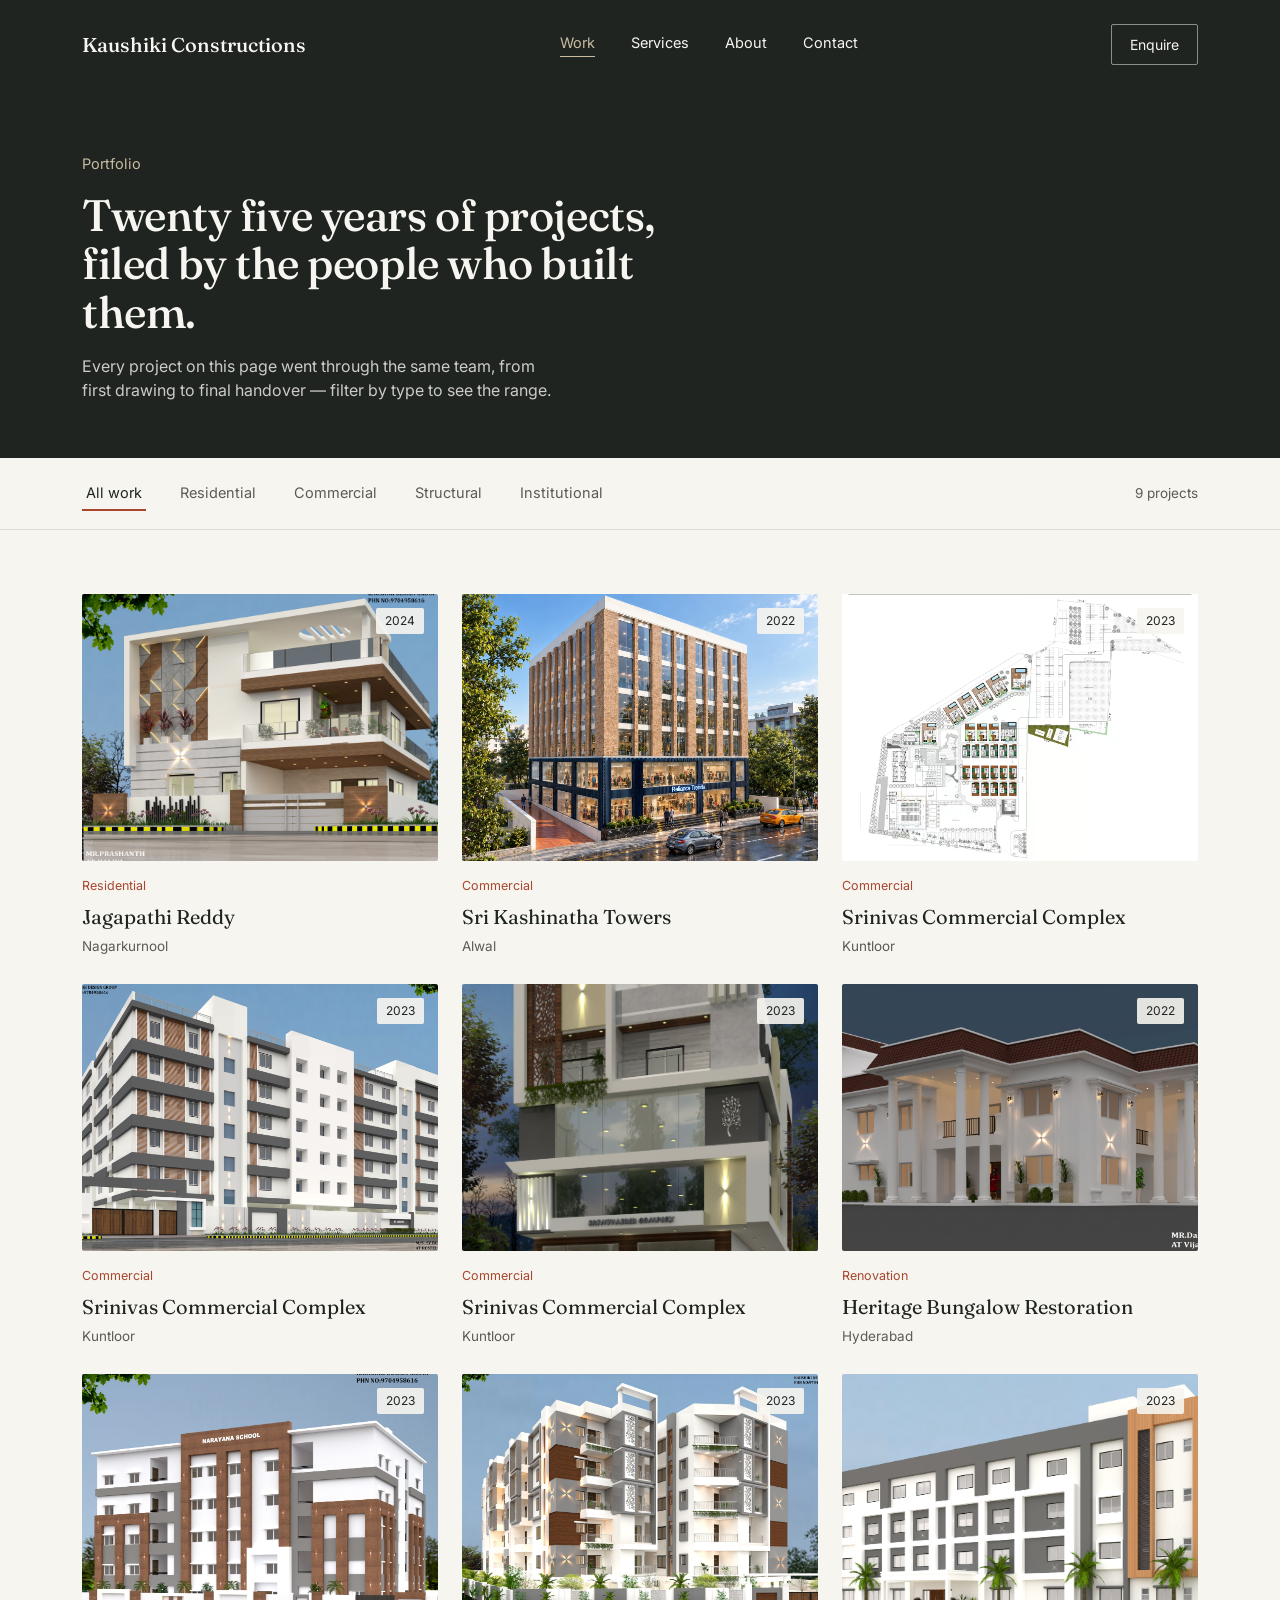
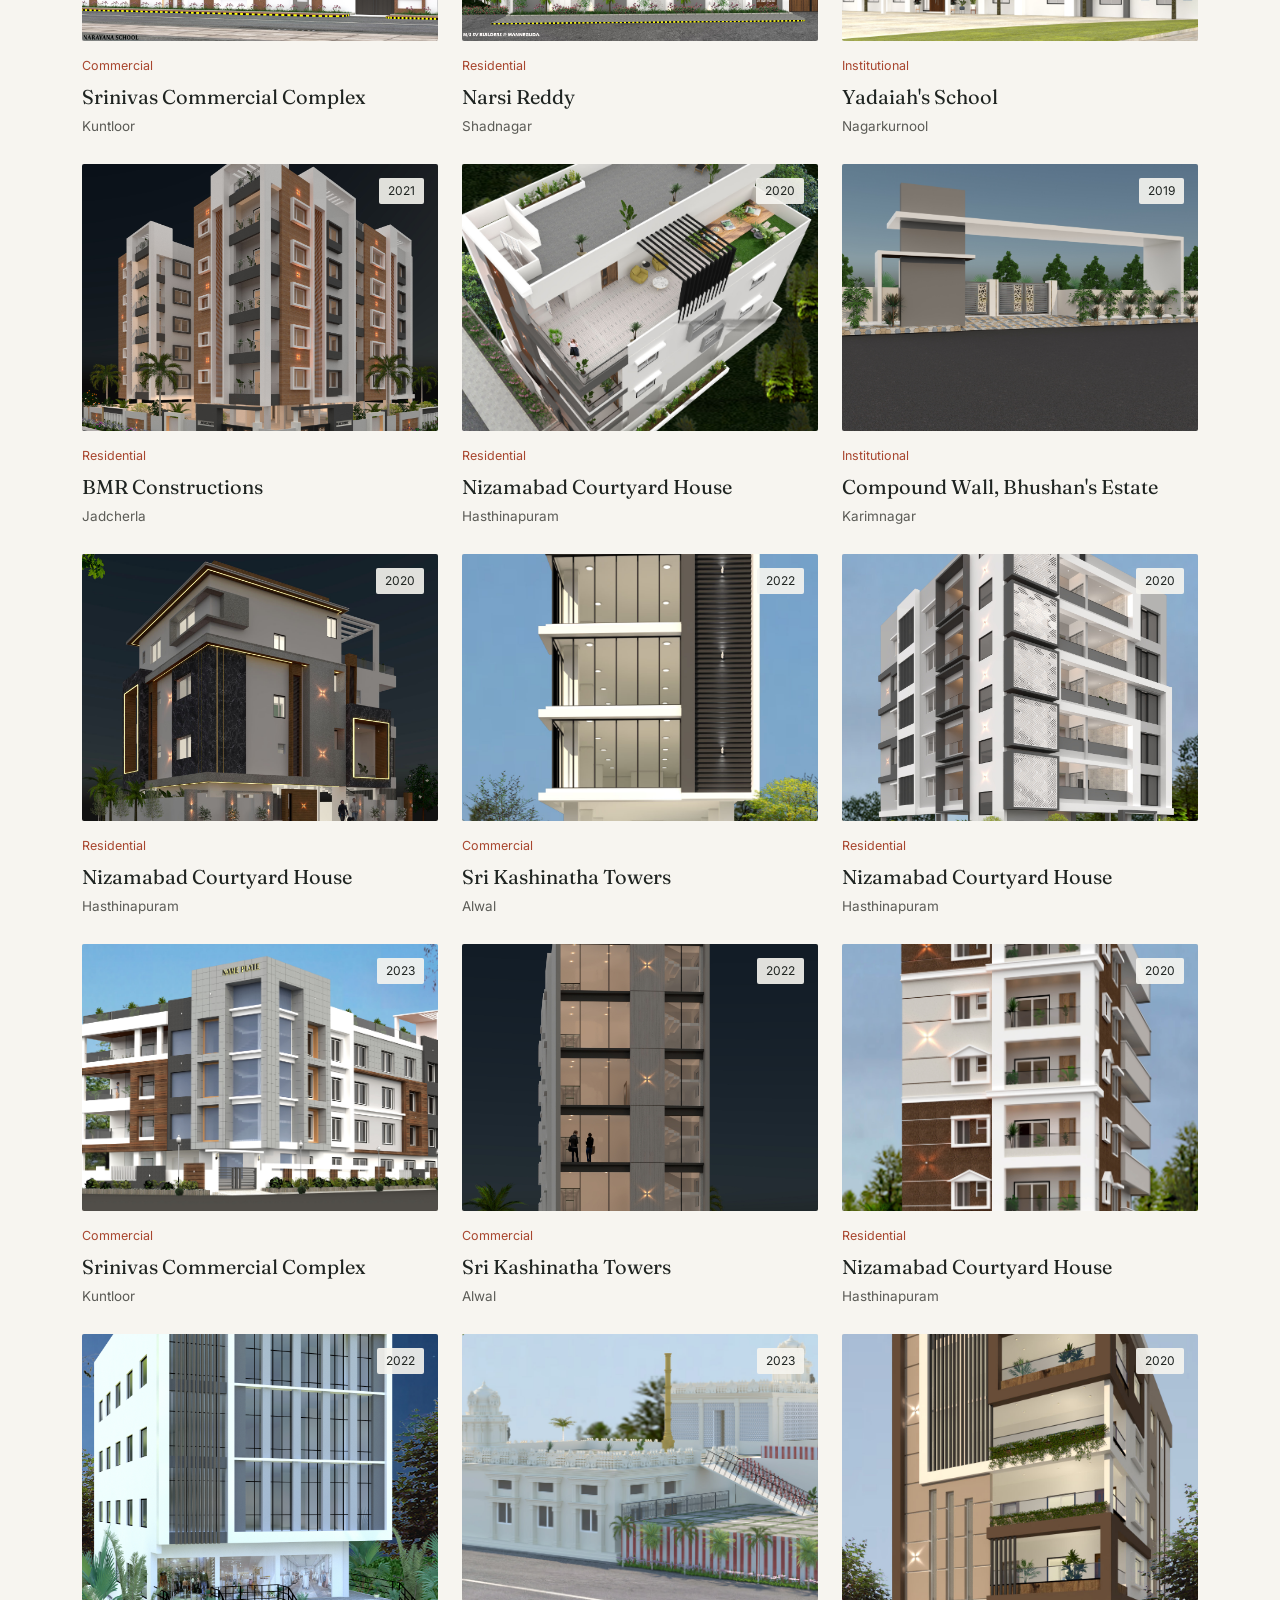
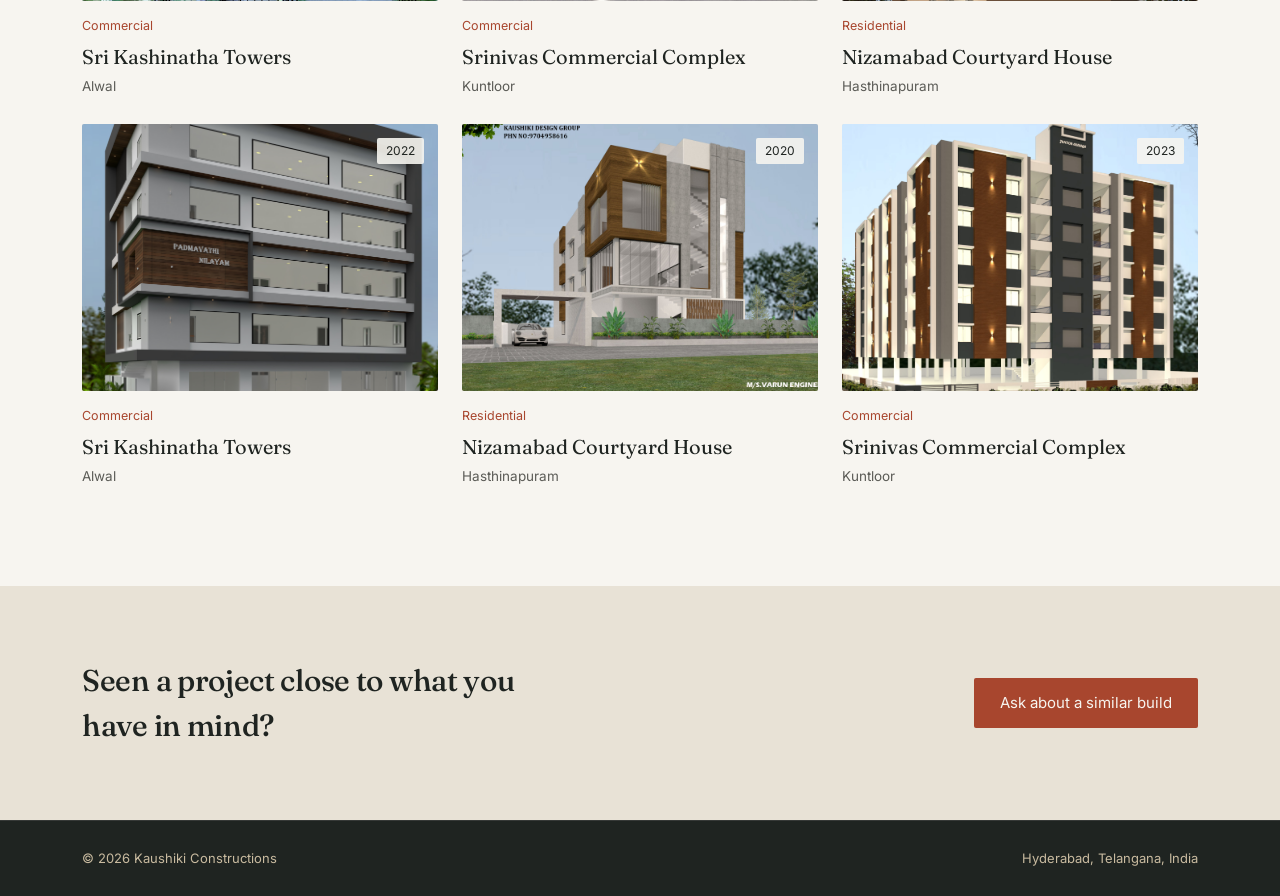
==== portfolio.html @ 328c2bf1 "initial commit" ====
<!DOCTYPE html>
<html lang="en">
<head>
<meta charset="UTF-8">
<meta name="viewport" content="width=device-width, initial-scale=1.0">
<title>Portfolio — Kaushiki Constructions</title>
<link rel="preconnect" href="https://fonts.googleapis.com">
<link href="https://fonts.googleapis.com/css2?family=Fraunces:opsz,wght@9..144,300;9..144,500;9..144,600&family=Inter:wght@400;500;600&display=swap" rel="stylesheet">
<link rel="icon" type="image/jpeg" href="images/site/logo.jpeg">
<style>
  :root {
    --charcoal: #1F2421;
    --limestone: #E8E2D6;
    --rust: #A8462E;
    --steel: #3E5C6B;
    --sand: #C9BBA0;
    --paper: #F7F5F0;
  }

  * { margin: 0; padding: 0; box-sizing: border-box; }

  body {
    font-family: 'Inter', sans-serif;
    background: var(--paper);
    color: var(--charcoal);
    line-height: 1.5;
  }

  h1, h2, h3 {
    font-family: 'Fraunces', serif;
    font-weight: 500;
    letter-spacing: -0.01em;
  }

  a { color: inherit; text-decoration: none; }

  .wrap {
    max-width: 1180px;
    margin: 0 auto;
    padding: 0 32px;
  }

  /* ---------- NAV ---------- */
  nav {
    background: var(--charcoal);
    padding: 24px 0;
  }
  nav .wrap {
    display: flex;
    justify-content: space-between;
    align-items: center;
  }
  .logo {
    font-family: 'Fraunces', serif;
    font-size: 20px;
    color: var(--paper);
    font-weight: 500;
  }
  .navlinks {
    display: flex;
    gap: 36px;
    font-size: 14.5px;
  }
  .navlinks a { color: var(--paper); }
  .navlinks a.current { color: var(--sand); border-bottom: 1px solid var(--sand); padding-bottom: 2px; }
  .navlinks a:hover { color: var(--sand); }
  .nav-cta {
    border: 1px solid rgba(247,245,240,0.5);
    padding: 9px 18px;
    border-radius: 2px;
    font-size: 14px;
    color: var(--paper);
  }
  .nav-cta:hover { background: var(--paper); color: var(--charcoal); border-color: var(--paper); }

  /* ---------- PAGE HEADER ---------- */
  .page-header {
    background: var(--charcoal);
    color: var(--paper);
    padding: 64px 0 56px;
  }
  .page-header .eyebrow {
    color: var(--sand);
    font-size: 14.5px;
    margin-bottom: 16px;
  }
  .page-header h1 {
    font-size: 44px;
    max-width: 620px;
    line-height: 1.1;
  }
  .page-header p {
    color: rgba(247,245,240,0.8);
    font-size: 16px;
    max-width: 480px;
    margin-top: 18px;
  }

  /* ---------- FILTERS ---------- */
  .filter-bar {
    background: var(--paper);
    border-bottom: 1px solid rgba(31,36,33,0.12);
    position: sticky;
    top: 0;
    z-index: 5;
  }
  .filter-bar .wrap {
    display: flex;
    align-items: center;
    gap: 8px;
    padding: 18px 32px;
    overflow-x: auto;
  }
  .filter-count {
    font-size: 13.5px;
    color: #5b5b56;
    margin-left: auto;
    white-space: nowrap;
  }
  .filter-tab {
    font-size: 14.5px;
    padding: 8px 4px;
    color: #5b5b56;
    border-bottom: 2px solid transparent;
    white-space: nowrap;
    cursor: pointer;
    background: none;
    border-top: none; border-left: none; border-right: none;
    font-family: 'Inter', sans-serif;
  }
  .filter-tab + .filter-tab { margin-left: 22px; }
  .filter-tab:hover { color: var(--charcoal); }
  .filter-tab.active { color: var(--charcoal); border-bottom-color: var(--rust); }

  /* ---------- GRID ---------- */
  .section { padding: 64px 0 100px; }
  .portfolio-grid {
    display: grid;
    grid-template-columns: repeat(3, 1fr);
    gap: 28px 24px;
  }
  .card {
    display: block;
  }
  .card-img {
    position: relative;
    overflow: hidden;
    border-radius: 2px;
    aspect-ratio: 4 / 3;
    background: var(--limestone);
  }
  .card-img img {
    width: 100%;
    height: 100%;
    object-fit: cover;
    display: block;
    transition: transform 0.5s ease;
  }
  .card:hover .card-img img { transform: scale(1.04); }
  .card-year {
    position: absolute;
    top: 14px;
    right: 14px;
    background: rgba(247,245,240,0.9);
    color: var(--charcoal);
    font-size: 12px;
    padding: 4px 9px;
    border-radius: 2px;
  }
  .card-body {
    padding-top: 16px;
  }
  .card-kind {
    font-size: 12.5px;
    color: var(--rust);
    margin-bottom: 6px;
  }
  .card-name {
    font-family: 'Fraunces', serif;
    font-size: 20px;
    margin-bottom: 4px;
  }
  .card-loc {
    font-size: 13.5px;
    color: #5b5b56;
  }

  .empty-state {
    display: none;
    text-align: center;
    padding: 80px 0;
    color: #5b5b56;
    font-size: 15px;
  }
  .empty-state.show { display: block; }

  .load-more {
    text-align: center;
    margin-top: 56px;
  }
  .load-more button {
    background: none;
    border: 1px solid rgba(31,36,33,0.3);
    padding: 13px 30px;
    font-size: 14.5px;
    border-radius: 2px;
    font-family: 'Inter', sans-serif;
    cursor: pointer;
    color: var(--charcoal);
  }
  .load-more button:hover { border-color: var(--charcoal); }

  /* ---------- CTA BAND ---------- */
  .cta-band {
    background: var(--limestone);
    padding: 72px 0;
  }
  .cta-band .wrap {
    display: flex;
    justify-content: space-between;
    align-items: center;
    gap: 32px;
  }
  .cta-band h2 { font-size: 30px; max-width: 440px; }
  .btn-primary {
    background: var(--rust);
    color: var(--paper);
    padding: 14px 26px;
    font-size: 15px;
    border-radius: 2px;
    display: inline-block;
    white-space: nowrap;
  }
  .btn-primary:hover { background: #8f3a26; }

  /* ---------- FOOTER ---------- */
  footer {
    background: var(--charcoal);
    padding: 28px 0;
    border-top: 1px solid rgba(247,245,240,0.1);
  }
  footer .wrap {
    display: flex;
    justify-content: space-between;
    font-size: 13px;
    color: var(--sand);
  }

  @media (max-width: 860px) {
    .page-header h1 { font-size: 32px; }
    .portfolio-grid { grid-template-columns: repeat(2, 1fr); }
    .navlinks { display: none; }
    .cta-band .wrap { flex-direction: column; align-items: flex-start; }
  }
  @media (max-width: 560px) {
    .portfolio-grid { grid-template-columns: 1fr; }
    .filter-count { display: none; }
  }
</style>
</head>
<body>

<nav>
  <div class="wrap">
    <div class="logo">Kaushiki Constructions</div>
    <div class="navlinks">
      <a href="#" class="current">Work</a>
      <a href="#">Services</a>
      <a href="#">About</a>
      <a href="#">Contact</a>
    </div>
    <a href="#" class="nav-cta">Enquire</a>
  </div>
</nav>

<section class="page-header">
  <div class="wrap">
    <div class="eyebrow">Portfolio</div>
    <h1>Twenty five years of projects, filed by the people who built them.</h1>
    <p>Every project on this page went through the same team, from first drawing to final handover — filter by type to see the range.</p>
  </div>
</section>

<div class="filter-bar">
  <div class="wrap">
    <button class="filter-tab active" data-filter="all">All work</button>
    <button class="filter-tab" data-filter="residential">Residential</button>
    <button class="filter-tab" data-filter="commercial">Commercial</button>
    <button class="filter-tab" data-filter="structural">Structural</button>
    <button class="filter-tab" data-filter="institutional">Institutional</button>
    <div class="filter-count"><span id="count">9</span> projects</div>
  </div>
</div>

<section class="section">
  <div class="wrap">
    <div class="portfolio-grid" id="grid">

      <a href="#" class="card" data-cat="residential">
        <div class="card-img"><img src="images/projects/residential/PRASHANTH_REDDY.jpg" alt="The Kadam Residence"><span class="card-year">2024</span></div>
        <div class="card-body">
          <div class="card-kind">Residential</div>
          <div class="card-name">Jagapathi Reddy</div>
          <div class="card-loc">Nagarkurnool</div>
        </div>
      </a>

      <a href="#" class="card" data-cat="commercial">
        <div class="card-img"><img src="images/projects/commercial/Kashinatha_Towers.jpeg" alt="Lakeview Corporate Suites"><span class="card-year">2022</span></div>
        <div class="card-body">
          <div class="card-kind">Commercial</div>
          <div class="card-name">Sri Kashinatha Towers</div>
          <div class="card-loc">Alwal</div>
        </div>
      </a>

      <a href="#" class="card" data-cat="structural">
        <div class="card-img"><img src="images/projects/structural/KINARA_RESORT.avif" alt="Sarovar Business Park"><span class="card-year">2023</span></div>
        <div class="card-body">
          <div class="card-kind">Commercial</div>
          <div class="card-name">Srinivas Commercial Complex</div>
          <div class="card-loc">Kuntloor</div>
        </div>
      </a>

      <a href="#" class="card" data-cat="institutional">
        <div class="card-img"><img src="images/projects/institutional/SV_BUILDERS_HOSTEL.jpg" alt="Sarovar Business Park"><span class="card-year">2023</span></div>
        <div class="card-body">
          <div class="card-kind">Commercial</div>
          <div class="card-name">Srinivas Commercial Complex</div>
          <div class="card-loc">Kuntloor</div>
        </div>
      </a>

      <a href="#" class="card" data-cat="commercial">
        <div class="card-img"><img src="images/projects/commercial/SRINIVASLU_NGKL.jpg" alt="Sarovar Business Park"><span class="card-year">2023</span></div>
        <div class="card-body">
          <div class="card-kind">Commercial</div>
          <div class="card-name">Srinivas Commercial Complex</div>
          <div class="card-loc">Kuntloor</div>
        </div>
      </a>

      <a href="#" class="card" data-cat="residential">
        <div class="card-img"><img src="images/projects/residential/Vijaywada_Night_View.jpg" alt="Heritage Bungalow Restoration"><span class="card-year">2022</span></div>
        <div class="card-body">
          <div class="card-kind">Renovation</div>
          <div class="card-name">Heritage Bungalow Restoration</div>
          <div class="card-loc">Hyderabad</div>
        </div>
      </a>

      <a href="#" class="card" data-cat="institutional">
        <div class="card-img"><img src="images/projects/institutional/ATHVELLEY_SCHOOL.jpg" alt="Sarovar Business Park"><span class="card-year">2023</span></div>
        <div class="card-body">
          <div class="card-kind">Commercial</div>
          <div class="card-name">Srinivas Commercial Complex</div>
          <div class="card-loc">Kuntloor</div>
        </div>
      </a>

      <a href="#" class="card" data-cat="residential">
        <div class="card-img"><img src="images/projects/residential/SV_BUILDERS_MANNEGUDA_SOUTH_EAST_ELEVATION.jpg" alt="Green Vista Apartments"><span class="card-year">2023</span></div>
        <div class="card-body">
          <div class="card-kind">Residential</div>
          <div class="card-name">Narsi Reddy</div>
          <div class="card-loc">Shadnagar</div>
        </div>
      </a>

      <a href="#" class="card" data-cat="institutional">
        <div class="card-img"><img src="images/projects/institutional/YADAIHA-NAGARKURNOOL-SCHOOL.jpg" alt="Anand Public School"><span class="card-year">2023</span></div>
        <div class="card-body">
          <div class="card-kind">Institutional</div>
          <div class="card-name">Yadaiah's School</div>
          <div class="card-loc">Nagarkurnool</div>
        </div>
      </a>

      <a href="#" class="card" data-cat="residential">
        <div class="card-img"><img src="images/projects/residential/BMR_CONSTRUCTIONS_JADCHERLA.jpg" alt="Nandan Villa"><span class="card-year">2021</span></div>
        <div class="card-body">
          <div class="card-kind">Residential</div>
          <div class="card-name">BMR Constructions</div>
          <div class="card-loc">Jadcherla</div>
        </div>
      </a>

      <a href="#" class="card" data-cat="residential">
        <div class="card-img"><img src="images/projects/residential/RAVINDER_REDDY_HASTHINAPURAM.jpg" alt="Nizamabad Courtyard House"><span class="card-year">2020</span></div>
        <div class="card-body">
          <div class="card-kind">Residential</div>
          <div class="card-name">Nizamabad Courtyard House</div>
          <div class="card-loc">Hasthinapuram</div>
        </div>
      </a>

      <a href="#" class="card" data-cat="institutional">
        <div class="card-img"><img src="images/projects/institutional/BUSHAN_COMPOUND_WALL.jpg" alt="Sri Krishna Community Hall"><span class="card-year">2019</span></div>
        <div class="card-body">
          <div class="card-kind">Institutional</div>
          <div class="card-name">Compound Wall, Bhushan's Estate </div>
          <div class="card-loc">Karimnagar</div>
        </div>
      </a>

      <a href="#" class="card" data-cat="residential">
        <div class="card-img"><img src="images/projects/residential/Rvsd_NIGHT_VIEW.jpg" alt="Nizamabad Courtyard House"><span class="card-year">2020</span></div>
        <div class="card-body">
          <div class="card-kind">Residential</div>
          <div class="card-name">Nizamabad Courtyard House</div>
          <div class="card-loc">Hasthinapuram</div>
        </div>
      </a>

      <a href="#" class="card" data-cat="commercial">
        <div class="card-img"><img src="images/projects/commercial/PRASOONA_CHANDRAV_ATTAPUR.jpg" alt="Lakeview Corporate Suites"><span class="card-year">2022</span></div>
        <div class="card-body">
          <div class="card-kind">Commercial</div>
          <div class="card-name">Sri Kashinatha Towers</div>
          <div class="card-loc">Alwal</div>
        </div>
      </a>

      <a href="#" class="card" data-cat="residential">
        <div class="card-img"><img src="images/projects/residential/NARENDERA.jpg" alt="Nizamabad Courtyard House"><span class="card-year">2020</span></div>
        <div class="card-body">
          <div class="card-kind">Residential</div>
          <div class="card-name">Nizamabad Courtyard House</div>
          <div class="card-loc">Hasthinapuram</div>
        </div>
      </a>

      <a href="#" class="card" data-cat="institutional">
        <div class="card-img"><img src="images/projects/institutional/mks_function_hall.jpg" alt="Sarovar Business Park"><span class="card-year">2023</span></div>
        <div class="card-body">
          <div class="card-kind">Commercial</div>
          <div class="card-name">Srinivas Commercial Complex</div>
          <div class="card-loc">Kuntloor</div>
        </div>
      </a>

      <a href="#" class="card" data-cat="commercial">
        <div class="card-img"><img src="images/projects/commercial/MOUNIKA-COMMERCIAL-3REV.jpg" alt="Lakeview Corporate Suites"><span class="card-year">2022</span></div>
        <div class="card-body">
          <div class="card-kind">Commercial</div>
          <div class="card-name">Sri Kashinatha Towers</div>
          <div class="card-loc">Alwal</div>
        </div>
      </a>

      <a href="#" class="card" data-cat="residential">
        <div class="card-img"><img src="images/projects/residential/RAJESH_FINAL_ELEVATION-1.jpg" alt="Nizamabad Courtyard House"><span class="card-year">2020</span></div>
        <div class="card-body">
          <div class="card-kind">Residential</div>
          <div class="card-name">Nizamabad Courtyard House</div>
          <div class="card-loc">Hasthinapuram</div>
        </div>
      </a>

      <a href="#" class="card" data-cat="commercial">
        <div class="card-img"><img src="images/projects/commercial/GOPI.jpg" alt="Lakeview Corporate Suites"><span class="card-year">2022</span></div>
        <div class="card-body">
          <div class="card-kind">Commercial</div>
          <div class="card-name">Sri Kashinatha Towers</div>
          <div class="card-loc">Alwal</div>
        </div>
      </a>

      <a href="#" class="card" data-cat="institutional">
        <div class="card-img"><img src="images/projects/institutional/VATTEM_TEMPLE.jpg" alt="Sarovar Business Park"><span class="card-year">2023</span></div>
        <div class="card-body">
          <div class="card-kind">Commercial</div>
          <div class="card-name">Srinivas Commercial Complex</div>
          <div class="card-loc">Kuntloor</div>
        </div>
      </a>

      <a href="#" class="card" data-cat="residential">
        <div class="card-img"><img src="images/projects/residential/SRINATH_REDDY.jpg" alt="Nizamabad Courtyard House"><span class="card-year">2020</span></div>
        <div class="card-body">
          <div class="card-kind">Residential</div>
          <div class="card-name">Nizamabad Courtyard House</div>
          <div class="card-loc">Hasthinapuram</div>
        </div>
      </a>

      <a href="#" class="card" data-cat="commercial">
        <div class="card-img"><img src="images/projects/commercial/PADMAVATHI_DAY_VIEW.jpg" alt="Lakeview Corporate Suites"><span class="card-year">2022</span></div>
        <div class="card-body">
          <div class="card-kind">Commercial</div>
          <div class="card-name">Sri Kashinatha Towers</div>
          <div class="card-loc">Alwal</div>
        </div>
      </a>

      <a href="#" class="card" data-cat="residential">
        <div class="card-img"><img src="images/projects/residential/VARUN_ENGINEERS.jpg" alt="Nizamabad Courtyard House"><span class="card-year">2020</span></div>
        <div class="card-body">
          <div class="card-kind">Residential</div>
          <div class="card-name">Nizamabad Courtyard House</div>
          <div class="card-loc">Hasthinapuram</div>
        </div>
      </a>

      <a href="#" class="card" data-cat="institutional">
        <div class="card-img"><img src="images/projects/institutional/SV_BUILDERS_MEDCHEL.jpg" alt="Sarovar Business Park"><span class="card-year">2023</span></div>
        <div class="card-body">
          <div class="card-kind">Commercial</div>
          <div class="card-name">Srinivas Commercial Complex</div>
          <div class="card-loc">Kuntloor</div>
        </div>
      </a>

    </div>

    <div class="empty-state" id="empty">No projects in this category yet — check back soon, or browse another filter.</div>
  </div>
</section>

<section class="cta-band">
  <div class="wrap">
    <h2>Seen a project close to what you have in mind?</h2>
    <a href="index.html#contact" class="btn-primary">Ask about a similar build</a>
  </div>
</section>

<footer>
  <div class="wrap">
    <div>© 2026 Kaushiki Constructions</div>
    <div>Hyderabad, Telangana, India</div>
  </div>
</footer>

<script>
  const tabs = document.querySelectorAll('.filter-tab');
  const cards = document.querySelectorAll('.card');
  const count = document.getElementById('count');
  const empty = document.getElementById('empty');

  tabs.forEach(tab => {
    tab.addEventListener('click', () => {
      tabs.forEach(t => t.classList.remove('active'));
      tab.classList.add('active');
      const filter = tab.dataset.filter;
      let visible = 0;
      cards.forEach(card => {
        const show = filter === 'all' || card.dataset.cat === filter;
        card.style.display = show ? '' : 'none';
        if (show) visible++;
      });
      count.textContent = visible;
      empty.classList.toggle('show', visible === 0);
    });
  });
</script>

</body>
</html>
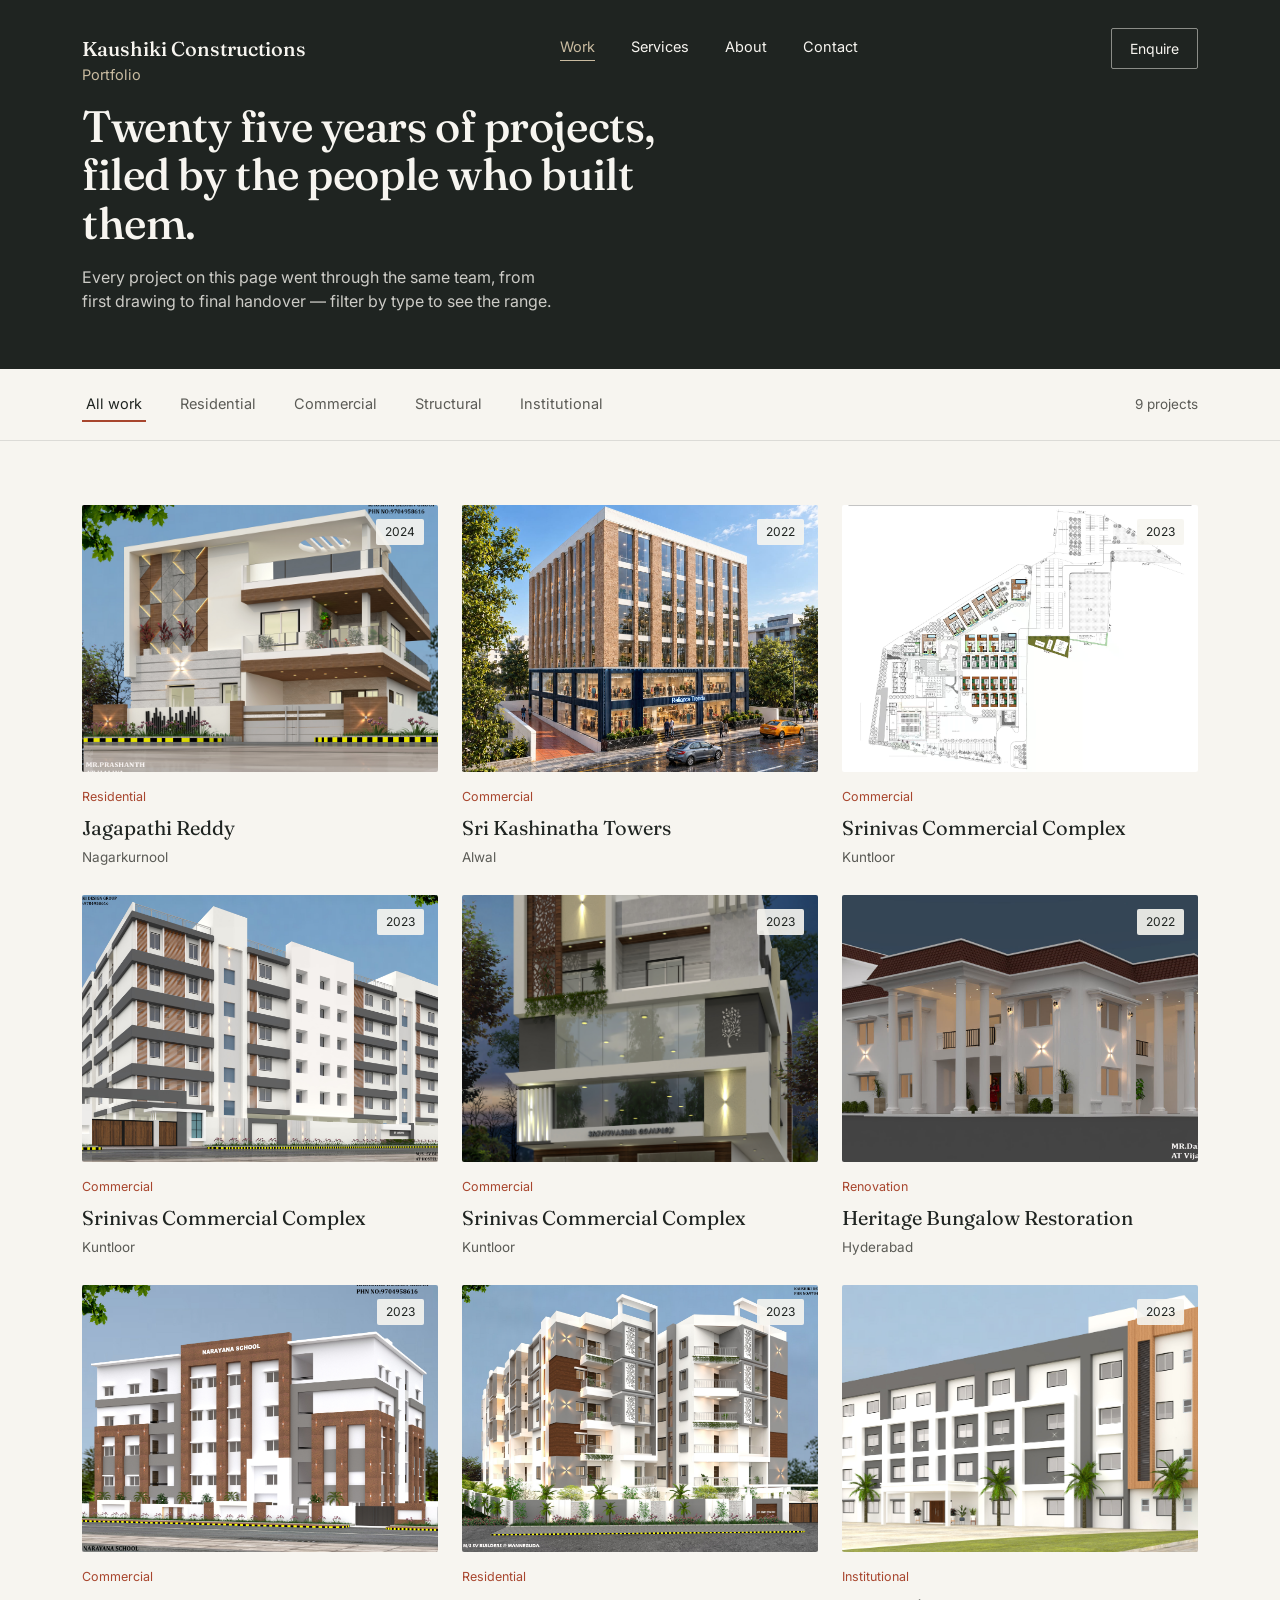
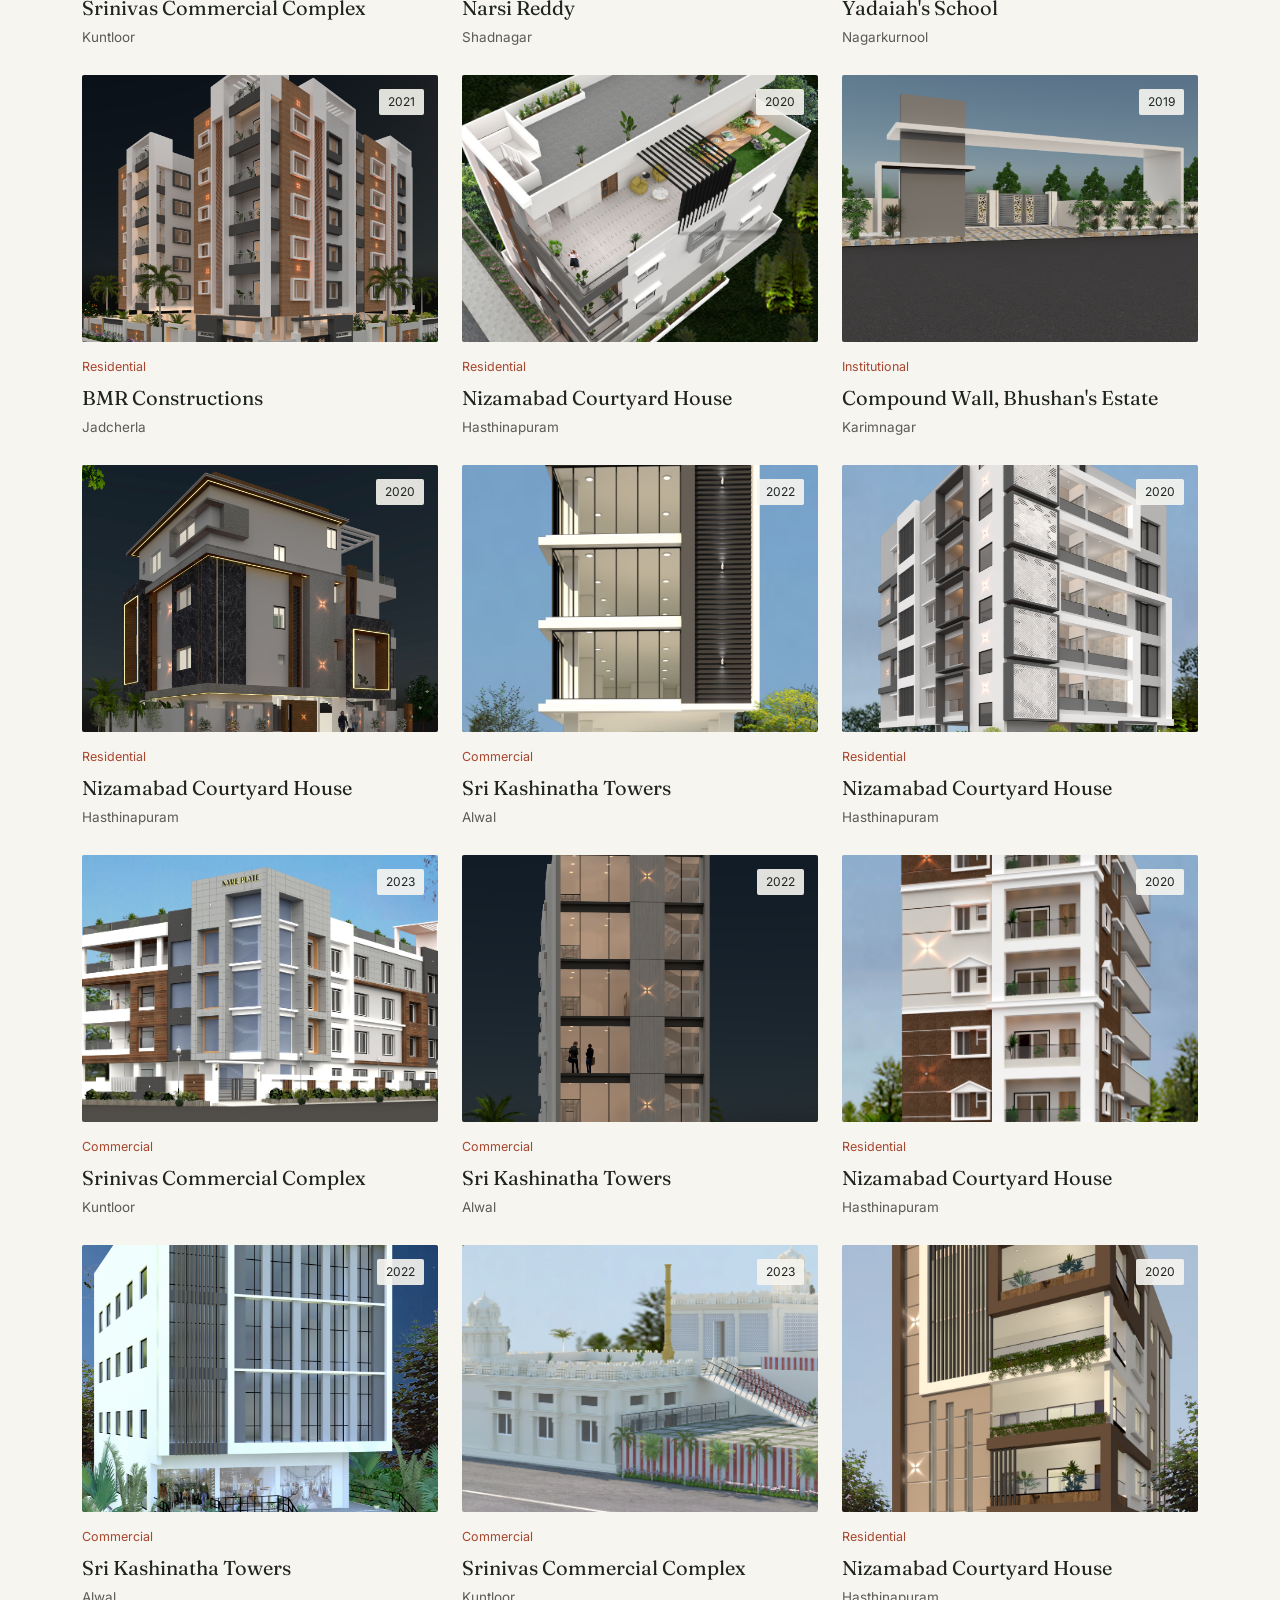
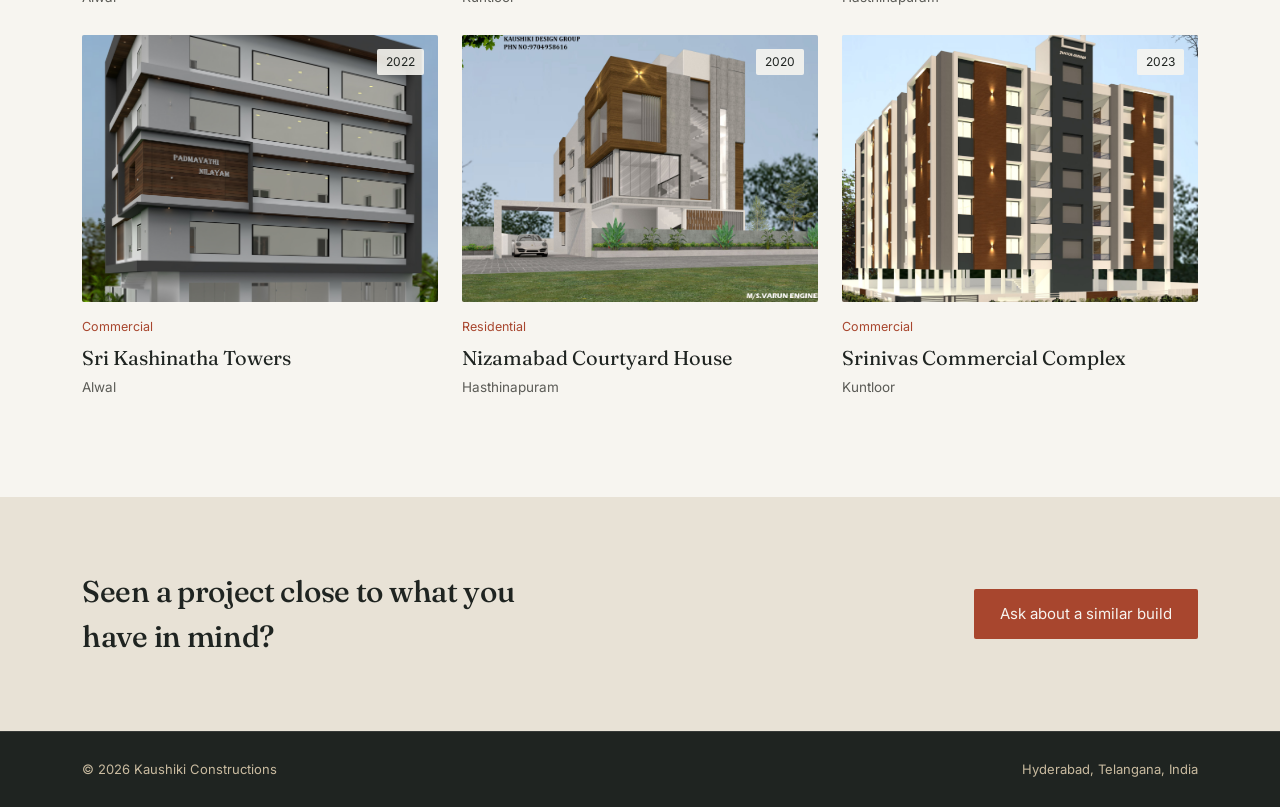
==== commit bec7013e: "externalise CSS" ====
--- a/portfolio.html
+++ b/portfolio.html
@@ -7,269 +7,20 @@
 <link rel="preconnect" href="https://fonts.googleapis.com">
 <link href="https://fonts.googleapis.com/css2?family=Fraunces:opsz,wght@9..144,300;9..144,500;9..144,600&family=Inter:wght@400;500;600&display=swap" rel="stylesheet">
 <link rel="icon" type="image/jpeg" href="images/site/logo.jpeg">
-<style>
-  :root {
-    --charcoal: #1F2421;
-    --limestone: #E8E2D6;
-    --rust: #A8462E;
-    --steel: #3E5C6B;
-    --sand: #C9BBA0;
-    --paper: #F7F5F0;
-  }
-
-  * { margin: 0; padding: 0; box-sizing: border-box; }
-
-  body {
-    font-family: 'Inter', sans-serif;
-    background: var(--paper);
-    color: var(--charcoal);
-    line-height: 1.5;
-  }
-
-  h1, h2, h3 {
-    font-family: 'Fraunces', serif;
-    font-weight: 500;
-    letter-spacing: -0.01em;
-  }
-
-  a { color: inherit; text-decoration: none; }
-
-  .wrap {
-    max-width: 1180px;
-    margin: 0 auto;
-    padding: 0 32px;
-  }
-
-  /* ---------- NAV ---------- */
-  nav {
-    background: var(--charcoal);
-    padding: 24px 0;
-  }
-  nav .wrap {
-    display: flex;
-    justify-content: space-between;
-    align-items: center;
-  }
-  .logo {
-    font-family: 'Fraunces', serif;
-    font-size: 20px;
-    color: var(--paper);
-    font-weight: 500;
-  }
-  .navlinks {
-    display: flex;
-    gap: 36px;
-    font-size: 14.5px;
-  }
-  .navlinks a { color: var(--paper); }
-  .navlinks a.current { color: var(--sand); border-bottom: 1px solid var(--sand); padding-bottom: 2px; }
-  .navlinks a:hover { color: var(--sand); }
-  .nav-cta {
-    border: 1px solid rgba(247,245,240,0.5);
-    padding: 9px 18px;
-    border-radius: 2px;
-    font-size: 14px;
-    color: var(--paper);
-  }
-  .nav-cta:hover { background: var(--paper); color: var(--charcoal); border-color: var(--paper); }
-
-  /* ---------- PAGE HEADER ---------- */
-  .page-header {
-    background: var(--charcoal);
-    color: var(--paper);
-    padding: 64px 0 56px;
-  }
-  .page-header .eyebrow {
-    color: var(--sand);
-    font-size: 14.5px;
-    margin-bottom: 16px;
-  }
-  .page-header h1 {
-    font-size: 44px;
-    max-width: 620px;
-    line-height: 1.1;
-  }
-  .page-header p {
-    color: rgba(247,245,240,0.8);
-    font-size: 16px;
-    max-width: 480px;
-    margin-top: 18px;
-  }
-
-  /* ---------- FILTERS ---------- */
-  .filter-bar {
-    background: var(--paper);
-    border-bottom: 1px solid rgba(31,36,33,0.12);
-    position: sticky;
-    top: 0;
-    z-index: 5;
-  }
-  .filter-bar .wrap {
-    display: flex;
-    align-items: center;
-    gap: 8px;
-    padding: 18px 32px;
-    overflow-x: auto;
-  }
-  .filter-count {
-    font-size: 13.5px;
-    color: #5b5b56;
-    margin-left: auto;
-    white-space: nowrap;
-  }
-  .filter-tab {
-    font-size: 14.5px;
-    padding: 8px 4px;
-    color: #5b5b56;
-    border-bottom: 2px solid transparent;
-    white-space: nowrap;
-    cursor: pointer;
-    background: none;
-    border-top: none; border-left: none; border-right: none;
-    font-family: 'Inter', sans-serif;
-  }
-  .filter-tab + .filter-tab { margin-left: 22px; }
-  .filter-tab:hover { color: var(--charcoal); }
-  .filter-tab.active { color: var(--charcoal); border-bottom-color: var(--rust); }
-
-  /* ---------- GRID ---------- */
-  .section { padding: 64px 0 100px; }
-  .portfolio-grid {
-    display: grid;
-    grid-template-columns: repeat(3, 1fr);
-    gap: 28px 24px;
-  }
-  .card {
-    display: block;
-  }
-  .card-img {
-    position: relative;
-    overflow: hidden;
-    border-radius: 2px;
-    aspect-ratio: 4 / 3;
-    background: var(--limestone);
-  }
-  .card-img img {
-    width: 100%;
-    height: 100%;
-    object-fit: cover;
-    display: block;
-    transition: transform 0.5s ease;
-  }
-  .card:hover .card-img img { transform: scale(1.04); }
-  .card-year {
-    position: absolute;
-    top: 14px;
-    right: 14px;
-    background: rgba(247,245,240,0.9);
-    color: var(--charcoal);
-    font-size: 12px;
-    padding: 4px 9px;
-    border-radius: 2px;
-  }
-  .card-body {
-    padding-top: 16px;
-  }
-  .card-kind {
-    font-size: 12.5px;
-    color: var(--rust);
-    margin-bottom: 6px;
-  }
-  .card-name {
-    font-family: 'Fraunces', serif;
-    font-size: 20px;
-    margin-bottom: 4px;
-  }
-  .card-loc {
-    font-size: 13.5px;
-    color: #5b5b56;
-  }
-
-  .empty-state {
-    display: none;
-    text-align: center;
-    padding: 80px 0;
-    color: #5b5b56;
-    font-size: 15px;
-  }
-  .empty-state.show { display: block; }
-
-  .load-more {
-    text-align: center;
-    margin-top: 56px;
-  }
-  .load-more button {
-    background: none;
-    border: 1px solid rgba(31,36,33,0.3);
-    padding: 13px 30px;
-    font-size: 14.5px;
-    border-radius: 2px;
-    font-family: 'Inter', sans-serif;
-    cursor: pointer;
-    color: var(--charcoal);
-  }
-  .load-more button:hover { border-color: var(--charcoal); }
-
-  /* ---------- CTA BAND ---------- */
-  .cta-band {
-    background: var(--limestone);
-    padding: 72px 0;
-  }
-  .cta-band .wrap {
-    display: flex;
-    justify-content: space-between;
-    align-items: center;
-    gap: 32px;
-  }
-  .cta-band h2 { font-size: 30px; max-width: 440px; }
-  .btn-primary {
-    background: var(--rust);
-    color: var(--paper);
-    padding: 14px 26px;
-    font-size: 15px;
-    border-radius: 2px;
-    display: inline-block;
-    white-space: nowrap;
-  }
-  .btn-primary:hover { background: #8f3a26; }
-
-  /* ---------- FOOTER ---------- */
-  footer {
-    background: var(--charcoal);
-    padding: 28px 0;
-    border-top: 1px solid rgba(247,245,240,0.1);
-  }
-  footer .wrap {
-    display: flex;
-    justify-content: space-between;
-    font-size: 13px;
-    color: var(--sand);
-  }
-
-  @media (max-width: 860px) {
-    .page-header h1 { font-size: 32px; }
-    .portfolio-grid { grid-template-columns: repeat(2, 1fr); }
-    .navlinks { display: none; }
-    .cta-band .wrap { flex-direction: column; align-items: flex-start; }
-  }
-  @media (max-width: 560px) {
-    .portfolio-grid { grid-template-columns: 1fr; }
-    .filter-count { display: none; }
-  }
-</style>
+<link rel="stylesheet" href="styles.css">
 </head>
 <body>
 
-<nav>
+<nav class="portfolio">
   <div class="wrap">
     <div class="logo">Kaushiki Constructions</div>
     <div class="navlinks">
-      <a href="#" class="current">Work</a>
-      <a href="#">Services</a>
-      <a href="#">About</a>
-      <a href="#">Contact</a>
+      <a href="index.html#work" class="current">Work</a>
+      <a href="index.html#services">Services</a>
+      <a href="index.html#about">About</a>
+      <a href="index.html#contact">Contact</a>
     </div>
-    <a href="#" class="nav-cta">Enquire</a>
+    <a href="index.html#contact" class="nav-cta">Enquire</a>
   </div>
 </nav>
 
--- a/styles.css
+++ b/styles.css
@@ -0,0 +1,524 @@
+:root {
+    --charcoal: #1F2421;
+    --limestone: #E8E2D6;
+    --rust: #A8462E;
+    --steel: #3E5C6B;
+    --sand: #C9BBA0;
+    --paper: #F7F5F0;
+  }
+
+  * { margin: 0; padding: 0; box-sizing: border-box; }
+
+  body {
+    font-family: 'Inter', sans-serif;
+    background: var(--paper);
+    color: var(--charcoal);
+    line-height: 1.5;
+  }
+
+  h1, h2, h3 {
+    font-family: 'Fraunces', serif;
+    font-weight: 500;
+    letter-spacing: -0.01em;
+  }
+
+  a { color: inherit; text-decoration: none; }
+
+  .wrap {
+    max-width: 1180px;
+    margin: 0 auto;
+    padding: 0 32px;
+  }
+
+  /* ---------- NAV ---------- */
+  nav {
+    position: absolute;
+    top: 0; left: 0; right: 0;
+    z-index: 10;
+    padding: 28px 0; 
+  }
+  nav .portfolio {
+    background: var(--charcoal);
+    padding: 24px 0;
+  }
+  nav .wrap {
+    display: flex;
+    justify-content: space-between;
+    align-items: center;
+  }
+  .logo {
+    font-family: 'Fraunces', serif;
+    font-size: 20px;
+    color: var(--paper);
+    font-weight: 500;
+  }
+  .navlinks {
+    display: flex;
+    gap: 36px;
+    font-size: 14.5px;
+  }
+  .navlinks a { color: var(--paper); }
+  .navlinks a.current { color: var(--sand); border-bottom: 1px solid var(--sand); padding-bottom: 2px; }
+  .navlinks a:hover { color: var(--sand); }
+  .nav-cta {
+    border: 1px solid rgba(247,245,240,0.5);
+    padding: 9px 18px;
+    border-radius: 2px;
+    font-size: 14px;
+    color: var(--paper);
+  }
+  .nav-cta:hover { background: var(--paper); color: var(--charcoal); border-color: var(--paper); }
+
+  /* ---------- HERO ---------- */
+  .hero {
+    position: relative;
+    height: 92vh;
+    min-height: 620px;
+    background:
+      linear-gradient(180deg, rgba(20,22,20,0.15) 0%, rgba(20,22,20,0.55) 100%),
+      url('images/site/Vision-Day.jpeg')
+      center/cover no-repeat;
+    display: flex;
+    align-items: flex-end;
+  }
+  .hero-inner {
+    width: 100%;
+    padding-bottom: 72px;
+  }
+  .hero-eyebrow {
+    color: var(--sand);
+    font-size: 14.5px;
+    margin-bottom: 18px;
+  }
+  .hero h1 {
+    color: var(--paper);
+    font-size: 58px;
+    max-width: 780px;
+    line-height: 1.08;
+  }
+  .hero p {
+    color: rgba(247,245,240,0.85);
+    font-size: 17px;
+    max-width: 460px;
+    margin-top: 22px;
+  }
+  .hero-actions {
+    margin-top: 36px;
+    display: flex;
+    gap: 16px;
+  }
+  .btn-primary {
+    background: var(--rust);
+    color: var(--paper);
+    padding: 14px 26px;
+    font-size: 15px;
+    border-radius: 2px;
+    display: inline-block;
+  }
+  .btn-primary:hover { background: #8f3a26; }
+  .btn-ghost {
+    color: var(--paper);
+    padding: 14px 8px;
+    font-size: 15px;
+    border-bottom: 1px solid rgba(247,245,240,0.4);
+  }
+  .btn-ghost:hover { border-color: var(--paper); }
+
+  /* ---------- PAGE HEADER ---------- */
+  .page-header {
+    background: var(--charcoal);
+    color: var(--paper);
+    padding: 64px 0 56px;
+  }
+  .page-header .eyebrow {
+    color: var(--sand);
+    font-size: 14.5px;
+    margin-bottom: 16px;
+  }
+  .page-header h1 {
+    font-size: 44px;
+    max-width: 620px;
+    line-height: 1.1;
+  }
+  .page-header p {
+    color: rgba(247,245,240,0.8);
+    font-size: 16px;
+    max-width: 480px;
+    margin-top: 18px;
+  }
+
+  /* ---------- FILTERS ---------- */
+  .filter-bar {
+    background: var(--paper);
+    border-bottom: 1px solid rgba(31,36,33,0.12);
+    position: sticky;
+    top: 0;
+    z-index: 5;
+  }
+  .filter-bar .wrap {
+    display: flex;
+    align-items: center;
+    gap: 8px;
+    padding: 18px 32px;
+    overflow-x: auto;
+  }
+  .filter-count {
+    font-size: 13.5px;
+    color: #5b5b56;
+    margin-left: auto;
+    white-space: nowrap;
+  }
+  .filter-tab {
+    font-size: 14.5px;
+    padding: 8px 4px;
+    color: #5b5b56;
+    border-bottom: 2px solid transparent;
+    white-space: nowrap;
+    cursor: pointer;
+    background: none;
+    border-top: none; border-left: none; border-right: none;
+    font-family: 'Inter', sans-serif;
+  }
+  .filter-tab + .filter-tab { margin-left: 22px; }
+  .filter-tab:hover { color: var(--charcoal); }
+  .filter-tab.active { color: var(--charcoal); border-bottom-color: var(--rust); }
+
+  /* ---------- STATS STRIP ---------- */
+  .stats {
+    background: var(--charcoal);
+    color: var(--paper);
+  }
+  .stats .wrap {
+    display: grid;
+    grid-template-columns: repeat(4, 1fr);
+    padding: 34px 32px;
+  }
+  .stats .stat { border-left: 1px solid rgba(247,245,240,0.15); padding-left: 24px; }
+  .stats .stat:first-child { border-left: none; padding-left: 0; }
+  .stat .num { font-family: 'Fraunces', serif; font-size: 30px; }
+  .stat .label { font-size: 13.5px; color: var(--sand); margin-top: 4px; }
+
+  /* ---------- SECTION HEADERS ---------- */
+  .section { padding: 100px 0; }
+  .section-head {
+    display: flex;
+    justify-content: space-between;
+    align-items: flex-end;
+    margin-bottom: 52px;
+    gap: 24px;
+  }
+  .section-head h2 { font-size: 36px; max-width: 480px; }
+  .section-head .sub { font-size: 15px; color: #5b5b56; max-width: 320px; text-align: right; }
+
+  /* ---------- GRID ---------- */
+  .section { padding: 64px 0 100px; } /* portfolio section */
+  .portfolio-grid {
+    display: grid;
+    grid-template-columns: repeat(3, 1fr);
+    gap: 28px 24px;
+  }
+  .card {
+    display: block;
+  }
+  .card-img {
+    position: relative;
+    overflow: hidden;
+    border-radius: 2px;
+    aspect-ratio: 4 / 3;
+    background: var(--limestone);
+  }
+  .card-img img {
+    width: 100%;
+    height: 100%;
+    object-fit: cover;
+    display: block;
+    transition: transform 0.5s ease;
+  }
+  .card:hover .card-img img { transform: scale(1.04); }
+  .card-year {
+    position: absolute;
+    top: 14px;
+    right: 14px;
+    background: rgba(247,245,240,0.9);
+    color: var(--charcoal);
+    font-size: 12px;
+    padding: 4px 9px;
+    border-radius: 2px;
+  }
+  .card-body {
+    padding-top: 16px;
+  }
+  .card-kind {
+    font-size: 12.5px;
+    color: var(--rust);
+    margin-bottom: 6px;
+  }
+  .card-name {
+    font-family: 'Fraunces', serif;
+    font-size: 20px;
+    margin-bottom: 4px;
+  }
+  .card-loc {
+    font-size: 13.5px;
+    color: #5b5b56;
+  }
+
+  .empty-state {
+    display: none;
+    text-align: center;
+    padding: 80px 0;
+    color: #5b5b56;
+    font-size: 15px;
+  }
+  .empty-state.show { display: block; }
+
+  .load-more {
+    text-align: center;
+    margin-top: 56px;
+  }
+  .load-more button {
+    background: none;
+    border: 1px solid rgba(31,36,33,0.3);
+    padding: 13px 30px;
+    font-size: 14.5px;
+    border-radius: 2px;
+    font-family: 'Inter', sans-serif;
+    cursor: pointer;
+    color: var(--charcoal);
+  }
+  .load-more button:hover { border-color: var(--charcoal); }
+
+  /* ---------- SERVICES ---------- */
+  .services {
+    background: var(--limestone);
+  }
+  .services-grid {
+    display: grid;
+    grid-template-columns: 1fr 1fr;
+    gap: 0 60px;
+  }
+  .service-row {
+    padding: 26px 0;
+    border-top: 1px solid rgba(31,36,33,0.15);
+    display: flex;
+    justify-content: space-between;
+    align-items: baseline;
+  }
+  .service-row:last-child { border-bottom: 1px solid rgba(31,36,33,0.15); }
+  .service-row h3 { font-size: 20px; font-weight: 500; }
+  .service-row p { font-size: 14px; color: #5b5b56; max-width: 240px; text-align: right; }
+
+  /* ---------- CTA BAND ---------- */
+  .cta-band {
+    background: var(--limestone);
+    padding: 72px 0;
+  }
+  .cta-band .wrap {
+    display: flex;
+    justify-content: space-between;
+    align-items: center;
+    gap: 32px;
+  }
+  .cta-band h2 { font-size: 30px; max-width: 440px; }
+  .btn-primary {
+    background: var(--rust);
+    color: var(--paper);
+    padding: 14px 26px;
+    font-size: 15px;
+    border-radius: 2px;
+    display: inline-block;
+    white-space: nowrap;
+  }
+  .btn-primary:hover { background: #8f3a26; }
+
+  /* ---------- PROJECTS (asymmetric grid) ---------- */
+  .projects-grid {
+    display: grid;
+    grid-template-columns: repeat(6, 1fr);
+    grid-template-rows: 400px 280px;
+    gap: 18px;
+  }
+  .proj {
+    position: relative;
+    overflow: hidden;
+    border-radius: 2px;
+  }
+  .proj img { width: 100%; height: 100%; object-fit: cover; display: block; transition: transform 0.5s ease; }
+  .proj:hover img { transform: scale(1.04); }
+  .proj-tag {
+    position: absolute;
+    bottom: 0; left: 0; right: 0;
+    padding: 20px;
+    background: linear-gradient(0deg, rgba(15,16,14,0.75) 0%, transparent 100%);
+    color: var(--paper);
+  }
+  .proj-tag .kind { font-size: 12.5px; color: var(--limestone); margin-bottom: 4px; }
+  .proj-tag .name { font-family: 'Fraunces', serif; font-size: 20px; }
+
+  .proj-a { grid-column: 1 / 4; grid-row: 1 / 2; }
+  .proj-b { grid-column: 4 / 7; grid-row: 1 / 2; }
+  .proj-c { grid-column: 1 / 3; grid-row: 2 / 3; }
+  .proj-d { grid-column: 3 / 5; grid-row: 2 / 3; }
+  .proj-e { grid-column: 5 / 7; grid-row: 2 / 3; }
+
+  .view-all {
+    margin-top: 44px;
+    text-align: center;
+  }
+  .view-all a {
+    font-size: 15px;
+    border-bottom: 1px solid var(--charcoal);
+    padding-bottom: 2px;
+  }
+
+  /* ---------- ABOUT STRIP ---------- */
+  .about {
+    display: grid;
+    grid-template-columns: 1fr 1fr;
+    gap: 64px;
+    align-items: center;
+  }
+  .about img { width: 100%; border-radius: 2px; display: block; }
+  .about h2 { font-size: 32px; margin-bottom: 20px; }
+  .about p { font-size: 16px; color: #444540; margin-bottom: 16px; }
+  .about-credentials {
+    margin-top: 24px;
+    display: flex;
+    gap: 28px;
+    font-size: 13.5px;
+    color: var(--steel);
+  }
+
+  /* ---------- CONTACT ---------- */
+  .contact {
+    background: var(--charcoal);
+    color: var(--paper);
+  }
+  .contact-grid {
+    display: grid;
+    grid-template-columns: 1fr 1fr;
+    gap: 70px;
+  }
+  .contact h2 { color: var(--paper); font-size: 34px; margin-bottom: 16px; }
+  .contact > .wrap > p { color: var(--sand); max-width: 380px; margin-bottom: 40px; }
+
+  .direct-ctas {
+    display: flex;
+    gap: 16px;
+    margin-bottom: 56px;
+  }
+  .cta-card {
+    flex: 1;
+    display: flex;
+    align-items: center;
+    gap: 16px;
+    padding: 22px 24px;
+    border-radius: 2px;
+    border: 1px solid rgba(247,245,240,0.18);
+  }
+  .cta-card.call { background: rgba(247,245,240,0.04); }
+  .cta-card.whatsapp { background: #25D366; border-color: #25D366; }
+  .cta-icon {
+    width: 40px; height: 40px;
+    flex-shrink: 0;
+    border-radius: 50%;
+    display: flex;
+    align-items: center;
+    justify-content: center;
+    background: rgba(247,245,240,0.12);
+  }
+  .cta-card.whatsapp .cta-icon { background: rgba(255,255,255,0.25); }
+  .cta-icon svg { width: 20px; height: 20px; }
+  .cta-text .k { font-size: 12.5px; color: var(--sand); }
+  .cta-card.whatsapp .cta-text .k { color: rgba(31,36,33,0.7); }
+  .cta-text .v { font-size: 17px; font-family: 'Fraunces', serif; color: var(--paper); }
+  .cta-card.whatsapp .cta-text .v { color: var(--charcoal); }
+
+  .secondary-form-label {
+    font-size: 13.5px;
+    color: var(--sand);
+    margin-bottom: 18px;
+    padding-bottom: 14px;
+    border-bottom: 1px solid rgba(247,245,240,0.15);
+  }
+
+  .field { margin-bottom: 20px; }
+  .field label { display: block; font-size: 13px; color: var(--sand); margin-bottom: 8px; }
+  .field input, .field textarea {
+    width: 100%;
+    background: transparent;
+    border: none;
+    border-bottom: 1px solid rgba(247,245,240,0.3);
+    color: var(--paper);
+    font-family: 'Inter', sans-serif;
+    font-size: 15px;
+    padding: 8px 0;
+  }
+  .field input:focus, .field textarea:focus {
+    outline: none;
+    border-bottom-color: var(--rust);
+  }
+  .field textarea { resize: none; height: 70px; }
+  .submit-btn {
+    margin-top: 8px;
+    background: var(--rust);
+    color: var(--paper);
+    border: none;
+    padding: 14px 28px;
+    font-size: 15px;
+    border-radius: 2px;
+    cursor: pointer;
+    font-family: 'Inter', sans-serif;
+  }
+  .submit-btn:hover { background: #8f3a26; }
+
+  .contact-info { border-left: 1px solid rgba(247,245,240,0.2); padding-left: 60px; }
+  .info-block { margin-bottom: 30px; }
+  .info-block .k { font-size: 13px; color: var(--sand); margin-bottom: 6px; }
+  .info-block .v { font-size: 17px; }
+  .map-box {
+    margin-top: 30px;
+    height: 160px;
+    background: #2b312d;
+    border-radius: 2px;
+    display: flex;
+    align-items: center;
+    justify-content: center;
+    color: var(--sand);
+    font-size: 13.5px;
+    border: 1px solid rgba(247,245,240,0.12);
+  }
+
+  /* ---------- FOOTER ---------- */
+  footer {
+    background: var(--charcoal);
+    padding: 28px 0;
+    border-top: 1px solid rgba(247,245,240,0.1);
+  }
+  footer .wrap {
+    display: flex;
+    justify-content: space-between;
+    font-size: 13px;
+    color: var(--sand);
+  }
+
+  @media (max-width: 860px) {
+    .page-header h1 { font-size: 32px; }
+    .portfolio-grid { grid-template-columns: repeat(2, 1fr); }
+    .navlinks { display: none; }
+    .cta-band .wrap { flex-direction: column; align-items: flex-start; }
+    .hero h1 { font-size: 38px; }
+    .stats .wrap { grid-template-columns: repeat(2, 1fr); row-gap: 20px; }
+    .stats .stat:nth-child(3) { border-left: none; padding-left: 0; }
+    .projects-grid { grid-template-columns: 1fr; grid-template-rows: auto; }
+    .proj { grid-column: auto !important; grid-row: auto !important; height: 260px; }
+    .services-grid, .about, .contact-grid { grid-template-columns: 1fr; }
+    .contact-info { border-left: none; padding-left: 0; margin-top: 20px; }
+    .section-head { flex-direction: column; align-items: flex-start; }
+    .section-head .sub { text-align: left; }
+    .navlinks { display: none; }
+  }
+  @media (max-width: 560px) {
+    .portfolio-grid { grid-template-columns: 1fr; }
+    .filter-count { display: none; }
+  }
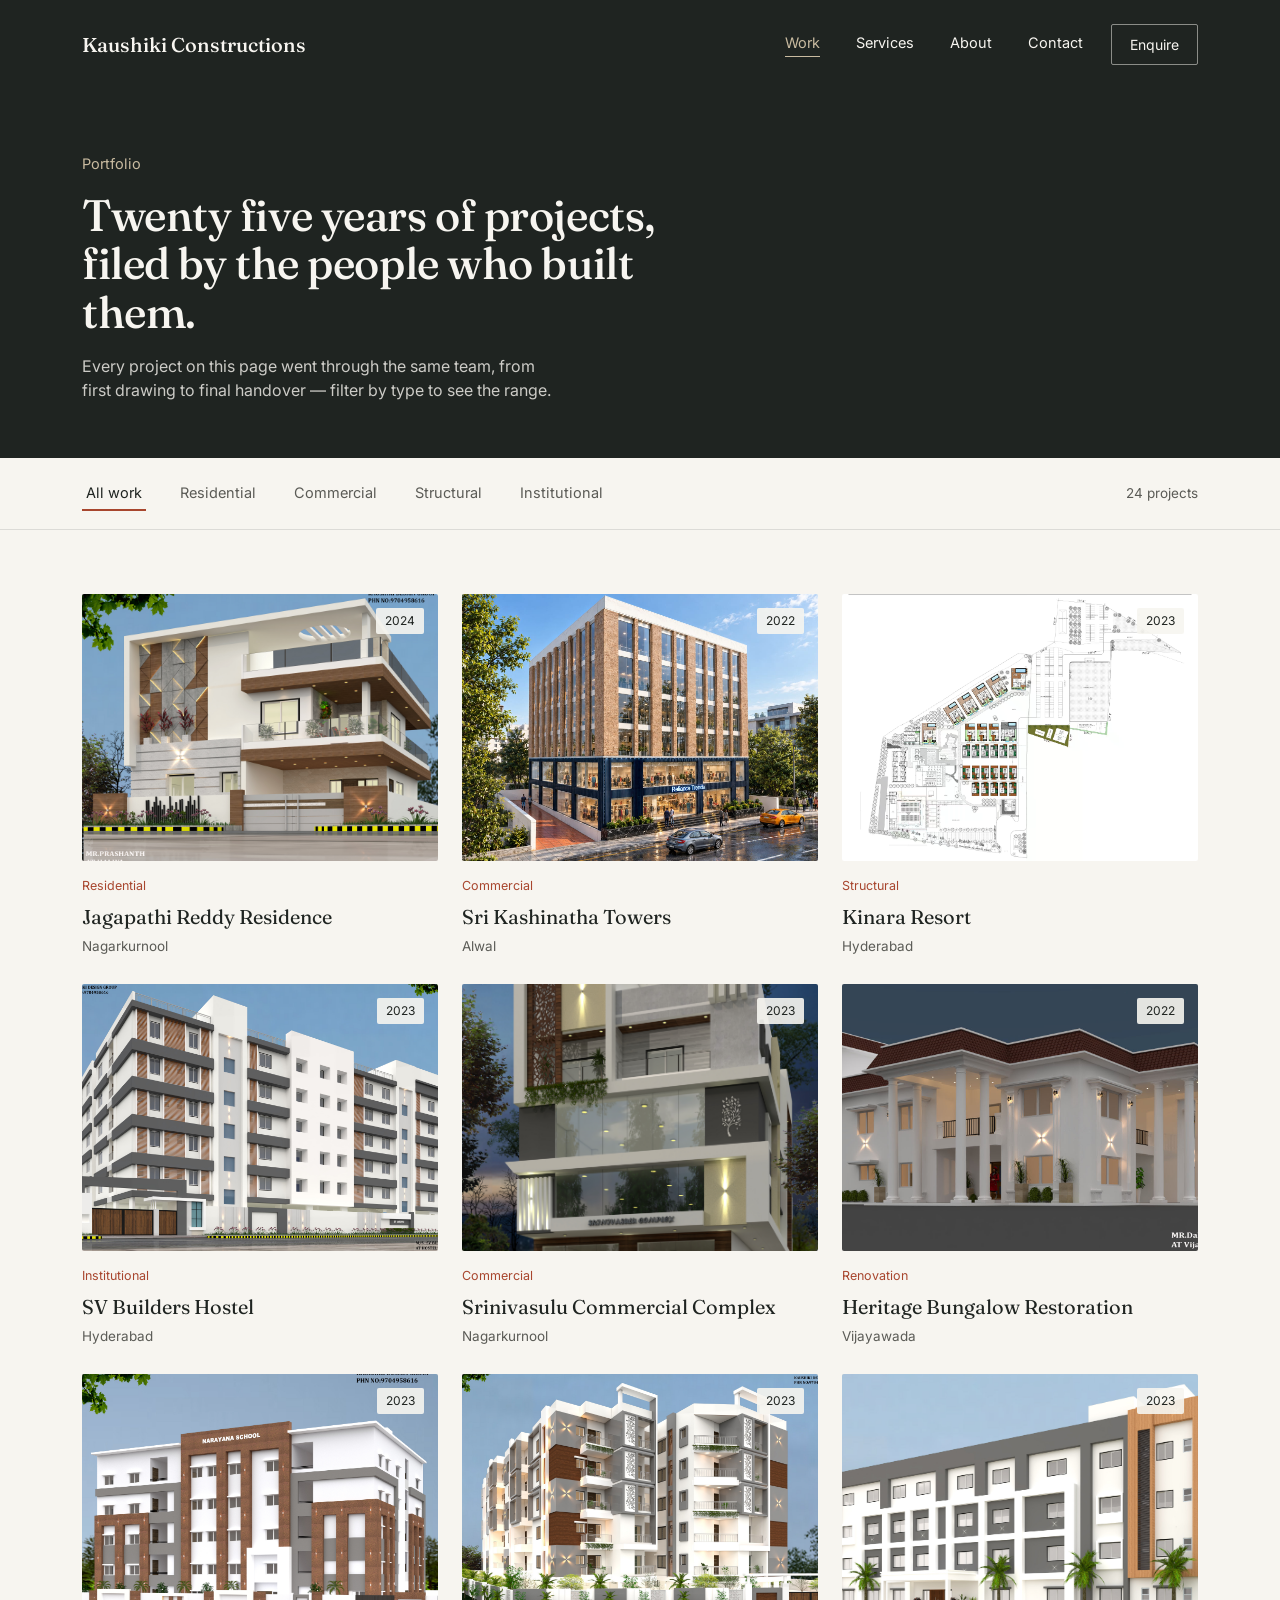
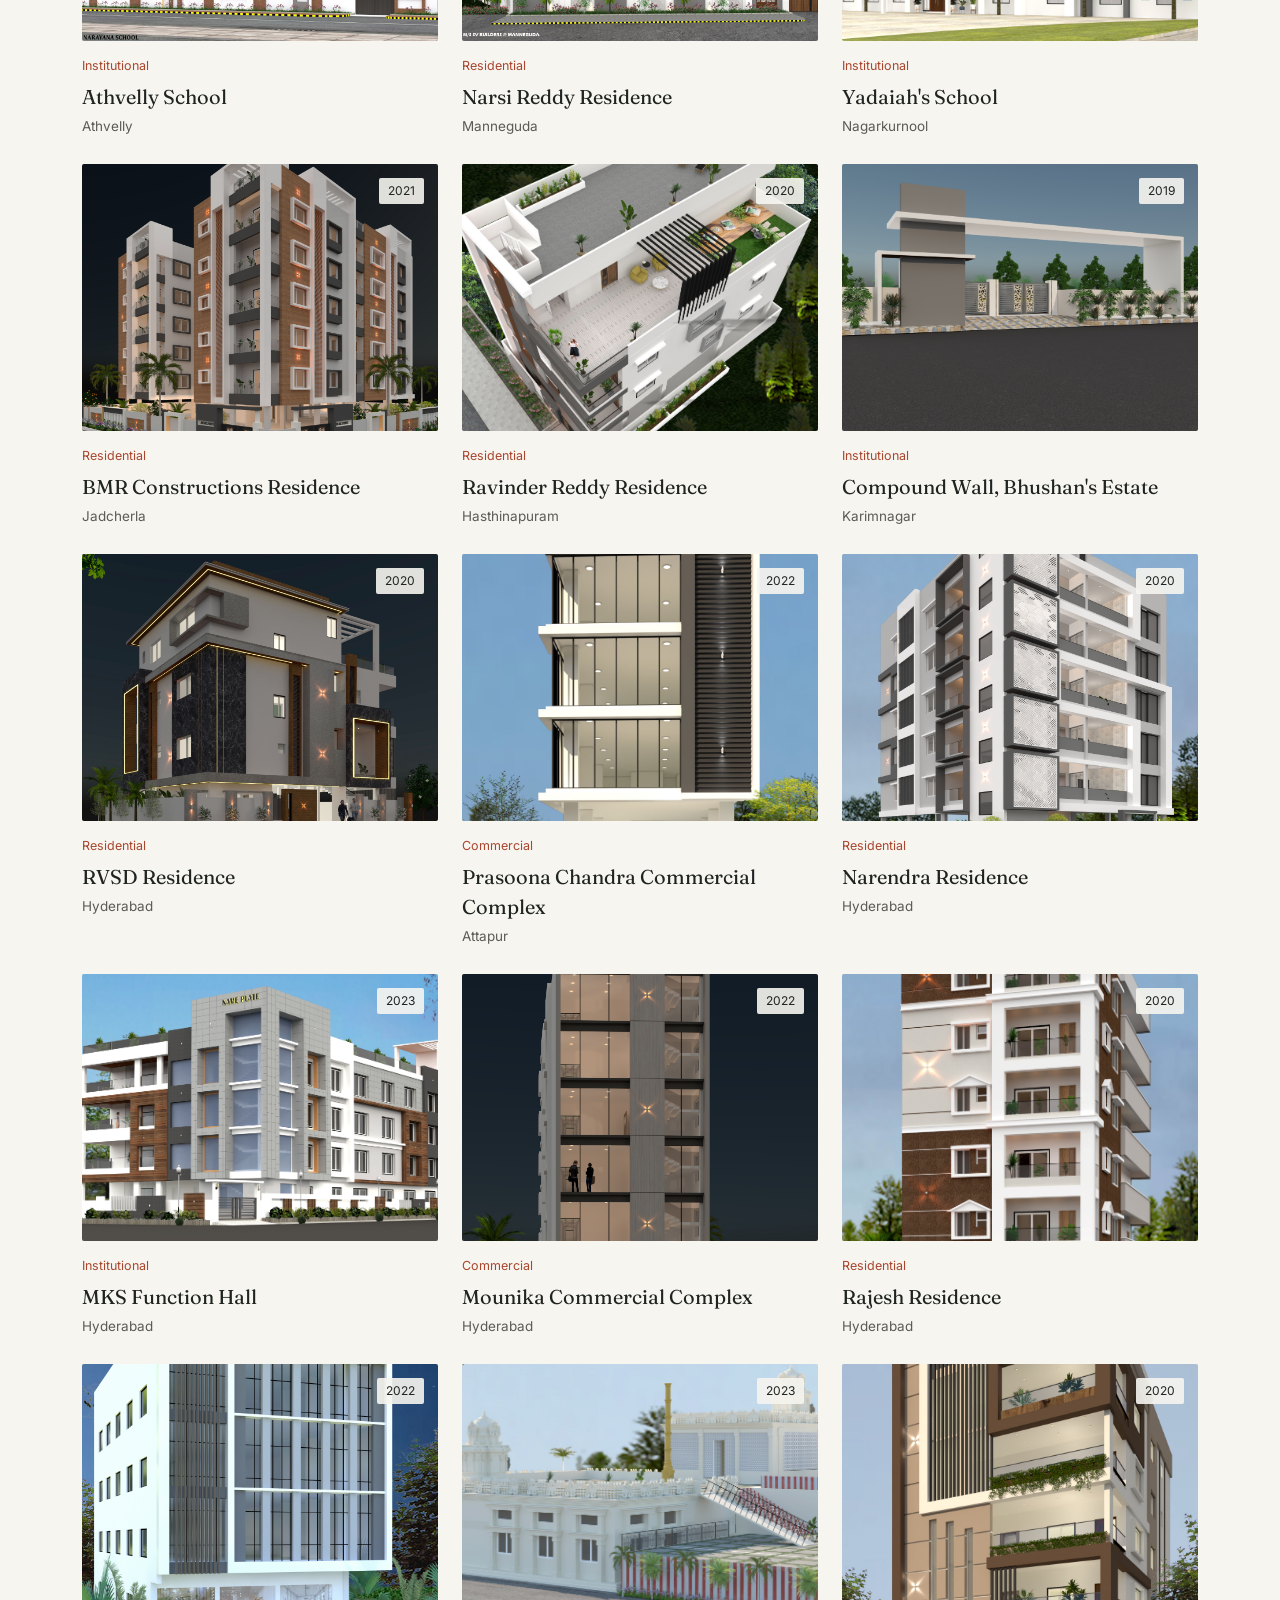
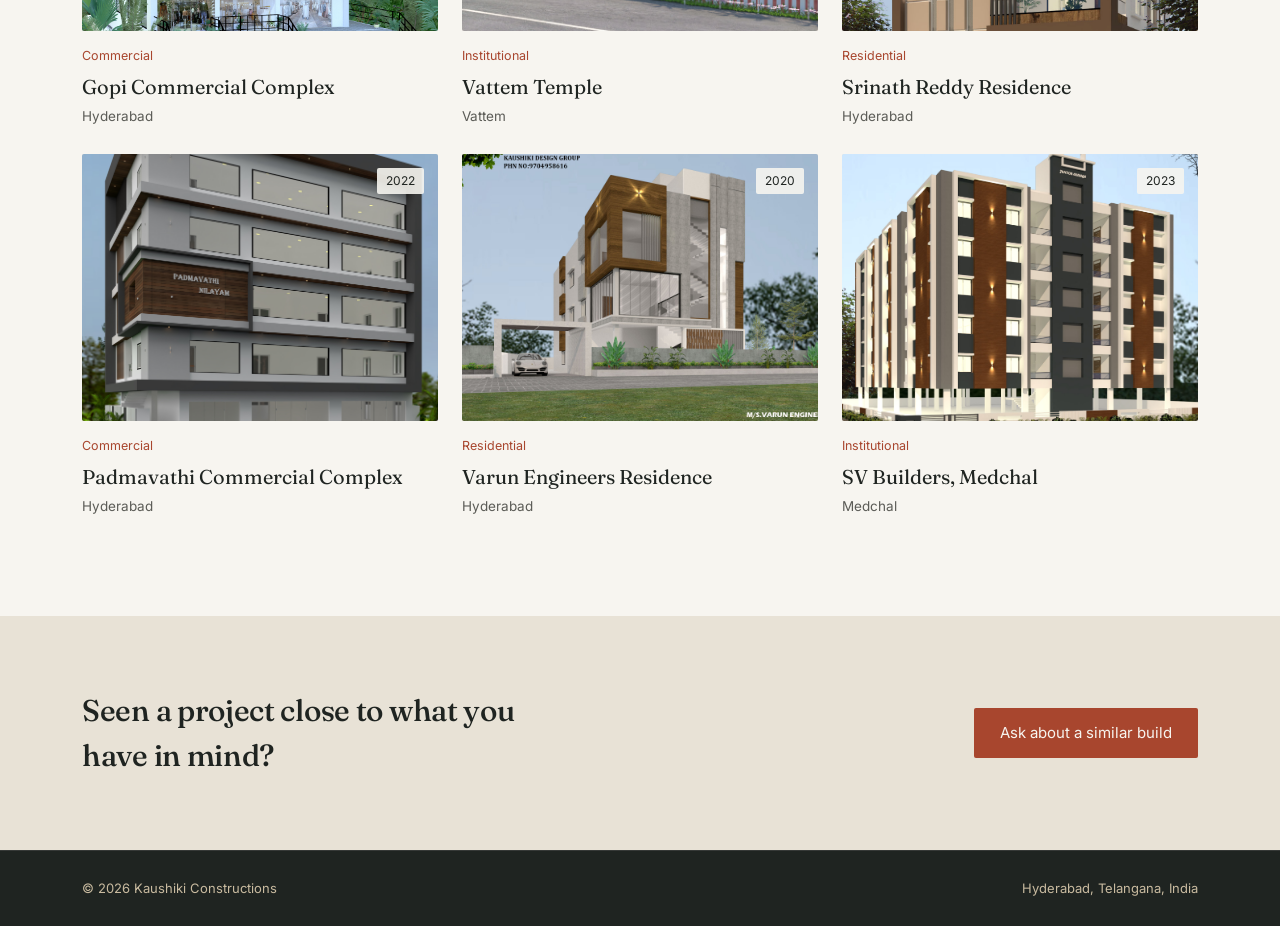
==== commit c4a3c307: "optimize code" ====
--- a/portfolio.html
+++ b/portfolio.html
@@ -4,6 +4,11 @@
 <meta charset="UTF-8">
 <meta name="viewport" content="width=device-width, initial-scale=1.0">
 <title>Portfolio — Kaushiki Constructions</title>
+<meta name="description" content="Browse 25 years of residential, commercial, structural and institutional projects by Kaushiki Design Group across Telangana.">
+<meta property="og:title" content="Portfolio — Kaushiki Constructions">
+<meta property="og:description" content="Twenty five years of projects, filed by the people who built them. Filter by residential, commercial, structural and institutional work.">
+<meta property="og:type" content="website">
+<meta property="og:image" content="images/projects/commercial/Kashinatha_Towers.jpeg">
 <link rel="preconnect" href="https://fonts.googleapis.com">
 <link href="https://fonts.googleapis.com/css2?family=Fraunces:opsz,wght@9..144,300;9..144,500;9..144,600&family=Inter:wght@400;500;600&display=swap" rel="stylesheet">
 <link rel="icon" type="image/jpeg" href="images/site/logo.jpeg">
@@ -14,13 +19,18 @@
 <nav class="portfolio">
   <div class="wrap">
     <div class="logo">Kaushiki Constructions</div>
-    <div class="navlinks">
-      <a href="index.html#work" class="current">Work</a>
-      <a href="index.html#services">Services</a>
-      <a href="index.html#about">About</a>
-      <a href="index.html#contact">Contact</a>
+    <button class="nav-toggle" id="navToggle" aria-label="Toggle navigation" aria-expanded="false" aria-controls="navRight">
+      <span></span><span></span><span></span>
+    </button>
+    <div class="nav-right" id="navRight">
+      <div class="navlinks">
+        <a href="index.html#work" class="current">Work</a>
+        <a href="index.html#services">Services</a>
+        <a href="index.html#about">About</a>
+        <a href="index.html#contact">Contact</a>
+      </div>
+      <a href="index.html#contact" class="nav-cta">Enquire</a>
     </div>
-    <a href="index.html#contact" class="nav-cta">Enquire</a>
   </div>
 </nav>
 
@@ -39,25 +49,25 @@
     <button class="filter-tab" data-filter="commercial">Commercial</button>
     <button class="filter-tab" data-filter="structural">Structural</button>
     <button class="filter-tab" data-filter="institutional">Institutional</button>
-    <div class="filter-count"><span id="count">9</span> projects</div>
+    <div class="filter-count"><span id="count">24</span> projects</div>
   </div>
 </div>
 
-<section class="section">
+<section class="section section--portfolio">
   <div class="wrap">
     <div class="portfolio-grid" id="grid">
 
       <a href="#" class="card" data-cat="residential">
-        <div class="card-img"><img src="images/projects/residential/PRASHANTH_REDDY.jpg" alt="The Kadam Residence"><span class="card-year">2024</span></div>
-        <div class="card-body">
-          <div class="card-kind">Residential</div>
-          <div class="card-name">Jagapathi Reddy</div>
+        <div class="card-img"><img src="images/projects/residential/PRASHANTH_REDDY.jpg" alt="Jagapathi Reddy Residence"><span class="card-year">2024</span></div>
+        <div class="card-body">
+          <div class="card-kind">Residential</div>
+          <div class="card-name">Jagapathi Reddy Residence</div>
           <div class="card-loc">Nagarkurnool</div>
         </div>
       </a>
 
       <a href="#" class="card" data-cat="commercial">
-        <div class="card-img"><img src="images/projects/commercial/Kashinatha_Towers.jpeg" alt="Lakeview Corporate Suites"><span class="card-year">2022</span></div>
+        <div class="card-img"><img src="images/projects/commercial/Kashinatha_Towers.jpeg" alt="Sri Kashinatha Towers"><span class="card-year">2022</span></div>
         <div class="card-body">
           <div class="card-kind">Commercial</div>
           <div class="card-name">Sri Kashinatha Towers</div>
@@ -66,29 +76,29 @@
       </a>
 
       <a href="#" class="card" data-cat="structural">
-        <div class="card-img"><img src="images/projects/structural/KINARA_RESORT.avif" alt="Sarovar Business Park"><span class="card-year">2023</span></div>
-        <div class="card-body">
-          <div class="card-kind">Commercial</div>
-          <div class="card-name">Srinivas Commercial Complex</div>
-          <div class="card-loc">Kuntloor</div>
-        </div>
-      </a>
-
-      <a href="#" class="card" data-cat="institutional">
-        <div class="card-img"><img src="images/projects/institutional/SV_BUILDERS_HOSTEL.jpg" alt="Sarovar Business Park"><span class="card-year">2023</span></div>
-        <div class="card-body">
-          <div class="card-kind">Commercial</div>
-          <div class="card-name">Srinivas Commercial Complex</div>
-          <div class="card-loc">Kuntloor</div>
-        </div>
-      </a>
-
-      <a href="#" class="card" data-cat="commercial">
-        <div class="card-img"><img src="images/projects/commercial/SRINIVASLU_NGKL.jpg" alt="Sarovar Business Park"><span class="card-year">2023</span></div>
-        <div class="card-body">
-          <div class="card-kind">Commercial</div>
-          <div class="card-name">Srinivas Commercial Complex</div>
-          <div class="card-loc">Kuntloor</div>
+        <div class="card-img"><img src="images/projects/structural/KINARA_RESORT.avif" alt="Kinara Resort"><span class="card-year">2023</span></div>
+        <div class="card-body">
+          <div class="card-kind">Structural</div>
+          <div class="card-name">Kinara Resort</div>
+          <div class="card-loc">Hyderabad</div>
+        </div>
+      </a>
+
+      <a href="#" class="card" data-cat="institutional">
+        <div class="card-img"><img src="images/projects/institutional/SV_BUILDERS_HOSTEL.jpg" alt="SV Builders Hostel"><span class="card-year">2023</span></div>
+        <div class="card-body">
+          <div class="card-kind">Institutional</div>
+          <div class="card-name">SV Builders Hostel</div>
+          <div class="card-loc">Hyderabad</div>
+        </div>
+      </a>
+
+      <a href="#" class="card" data-cat="commercial">
+        <div class="card-img"><img src="images/projects/commercial/SRINIVASLU_NGKL.jpg" alt="Srinivasulu Commercial Complex"><span class="card-year">2023</span></div>
+        <div class="card-body">
+          <div class="card-kind">Commercial</div>
+          <div class="card-name">Srinivasulu Commercial Complex</div>
+          <div class="card-loc">Nagarkurnool</div>
         </div>
       </a>
 
@@ -97,30 +107,30 @@
         <div class="card-body">
           <div class="card-kind">Renovation</div>
           <div class="card-name">Heritage Bungalow Restoration</div>
-          <div class="card-loc">Hyderabad</div>
-        </div>
-      </a>
-
-      <a href="#" class="card" data-cat="institutional">
-        <div class="card-img"><img src="images/projects/institutional/ATHVELLEY_SCHOOL.jpg" alt="Sarovar Business Park"><span class="card-year">2023</span></div>
-        <div class="card-body">
-          <div class="card-kind">Commercial</div>
-          <div class="card-name">Srinivas Commercial Complex</div>
-          <div class="card-loc">Kuntloor</div>
-        </div>
-      </a>
-
-      <a href="#" class="card" data-cat="residential">
-        <div class="card-img"><img src="images/projects/residential/SV_BUILDERS_MANNEGUDA_SOUTH_EAST_ELEVATION.jpg" alt="Green Vista Apartments"><span class="card-year">2023</span></div>
-        <div class="card-body">
-          <div class="card-kind">Residential</div>
-          <div class="card-name">Narsi Reddy</div>
-          <div class="card-loc">Shadnagar</div>
-        </div>
-      </a>
-
-      <a href="#" class="card" data-cat="institutional">
-        <div class="card-img"><img src="images/projects/institutional/YADAIHA-NAGARKURNOOL-SCHOOL.jpg" alt="Anand Public School"><span class="card-year">2023</span></div>
+          <div class="card-loc">Vijayawada</div>
+        </div>
+      </a>
+
+      <a href="#" class="card" data-cat="institutional">
+        <div class="card-img"><img src="images/projects/institutional/ATHVELLEY_SCHOOL.jpg" alt="Athvelly School"><span class="card-year">2023</span></div>
+        <div class="card-body">
+          <div class="card-kind">Institutional</div>
+          <div class="card-name">Athvelly School</div>
+          <div class="card-loc">Athvelly</div>
+        </div>
+      </a>
+
+      <a href="#" class="card" data-cat="residential">
+        <div class="card-img"><img src="images/projects/residential/SV_BUILDERS_MANNEGUDA_SOUTH_EAST_ELEVATION.jpg" alt="Narsi Reddy Residence"><span class="card-year">2023</span></div>
+        <div class="card-body">
+          <div class="card-kind">Residential</div>
+          <div class="card-name">Narsi Reddy Residence</div>
+          <div class="card-loc">Manneguda</div>
+        </div>
+      </a>
+
+      <a href="#" class="card" data-cat="institutional">
+        <div class="card-img"><img src="images/projects/institutional/YADAIHA-NAGARKURNOOL-SCHOOL.jpg" alt="Yadaiah's School"><span class="card-year">2023</span></div>
         <div class="card-body">
           <div class="card-kind">Institutional</div>
           <div class="card-name">Yadaiah's School</div>
@@ -129,137 +139,137 @@
       </a>
 
       <a href="#" class="card" data-cat="residential">
-        <div class="card-img"><img src="images/projects/residential/BMR_CONSTRUCTIONS_JADCHERLA.jpg" alt="Nandan Villa"><span class="card-year">2021</span></div>
-        <div class="card-body">
-          <div class="card-kind">Residential</div>
-          <div class="card-name">BMR Constructions</div>
+        <div class="card-img"><img src="images/projects/residential/BMR_CONSTRUCTIONS_JADCHERLA.jpg" alt="BMR Constructions Residence"><span class="card-year">2021</span></div>
+        <div class="card-body">
+          <div class="card-kind">Residential</div>
+          <div class="card-name">BMR Constructions Residence</div>
           <div class="card-loc">Jadcherla</div>
         </div>
       </a>
 
       <a href="#" class="card" data-cat="residential">
-        <div class="card-img"><img src="images/projects/residential/RAVINDER_REDDY_HASTHINAPURAM.jpg" alt="Nizamabad Courtyard House"><span class="card-year">2020</span></div>
-        <div class="card-body">
-          <div class="card-kind">Residential</div>
-          <div class="card-name">Nizamabad Courtyard House</div>
+        <div class="card-img"><img src="images/projects/residential/RAVINDER_REDDY_HASTHINAPURAM.jpg" alt="Ravinder Reddy Residence"><span class="card-year">2020</span></div>
+        <div class="card-body">
+          <div class="card-kind">Residential</div>
+          <div class="card-name">Ravinder Reddy Residence</div>
           <div class="card-loc">Hasthinapuram</div>
         </div>
       </a>
 
       <a href="#" class="card" data-cat="institutional">
-        <div class="card-img"><img src="images/projects/institutional/BUSHAN_COMPOUND_WALL.jpg" alt="Sri Krishna Community Hall"><span class="card-year">2019</span></div>
-        <div class="card-body">
-          <div class="card-kind">Institutional</div>
-          <div class="card-name">Compound Wall, Bhushan's Estate </div>
+        <div class="card-img"><img src="images/projects/institutional/BUSHAN_COMPOUND_WALL.jpg" alt="Compound Wall, Bhushan's Estate"><span class="card-year">2019</span></div>
+        <div class="card-body">
+          <div class="card-kind">Institutional</div>
+          <div class="card-name">Compound Wall, Bhushan's Estate</div>
           <div class="card-loc">Karimnagar</div>
         </div>
       </a>
 
       <a href="#" class="card" data-cat="residential">
-        <div class="card-img"><img src="images/projects/residential/Rvsd_NIGHT_VIEW.jpg" alt="Nizamabad Courtyard House"><span class="card-year">2020</span></div>
-        <div class="card-body">
-          <div class="card-kind">Residential</div>
-          <div class="card-name">Nizamabad Courtyard House</div>
-          <div class="card-loc">Hasthinapuram</div>
-        </div>
-      </a>
-
-      <a href="#" class="card" data-cat="commercial">
-        <div class="card-img"><img src="images/projects/commercial/PRASOONA_CHANDRAV_ATTAPUR.jpg" alt="Lakeview Corporate Suites"><span class="card-year">2022</span></div>
-        <div class="card-body">
-          <div class="card-kind">Commercial</div>
-          <div class="card-name">Sri Kashinatha Towers</div>
-          <div class="card-loc">Alwal</div>
-        </div>
-      </a>
-
-      <a href="#" class="card" data-cat="residential">
-        <div class="card-img"><img src="images/projects/residential/NARENDERA.jpg" alt="Nizamabad Courtyard House"><span class="card-year">2020</span></div>
-        <div class="card-body">
-          <div class="card-kind">Residential</div>
-          <div class="card-name">Nizamabad Courtyard House</div>
-          <div class="card-loc">Hasthinapuram</div>
-        </div>
-      </a>
-
-      <a href="#" class="card" data-cat="institutional">
-        <div class="card-img"><img src="images/projects/institutional/mks_function_hall.jpg" alt="Sarovar Business Park"><span class="card-year">2023</span></div>
-        <div class="card-body">
-          <div class="card-kind">Commercial</div>
-          <div class="card-name">Srinivas Commercial Complex</div>
-          <div class="card-loc">Kuntloor</div>
-        </div>
-      </a>
-
-      <a href="#" class="card" data-cat="commercial">
-        <div class="card-img"><img src="images/projects/commercial/MOUNIKA-COMMERCIAL-3REV.jpg" alt="Lakeview Corporate Suites"><span class="card-year">2022</span></div>
-        <div class="card-body">
-          <div class="card-kind">Commercial</div>
-          <div class="card-name">Sri Kashinatha Towers</div>
-          <div class="card-loc">Alwal</div>
-        </div>
-      </a>
-
-      <a href="#" class="card" data-cat="residential">
-        <div class="card-img"><img src="images/projects/residential/RAJESH_FINAL_ELEVATION-1.jpg" alt="Nizamabad Courtyard House"><span class="card-year">2020</span></div>
-        <div class="card-body">
-          <div class="card-kind">Residential</div>
-          <div class="card-name">Nizamabad Courtyard House</div>
-          <div class="card-loc">Hasthinapuram</div>
-        </div>
-      </a>
-
-      <a href="#" class="card" data-cat="commercial">
-        <div class="card-img"><img src="images/projects/commercial/GOPI.jpg" alt="Lakeview Corporate Suites"><span class="card-year">2022</span></div>
-        <div class="card-body">
-          <div class="card-kind">Commercial</div>
-          <div class="card-name">Sri Kashinatha Towers</div>
-          <div class="card-loc">Alwal</div>
-        </div>
-      </a>
-
-      <a href="#" class="card" data-cat="institutional">
-        <div class="card-img"><img src="images/projects/institutional/VATTEM_TEMPLE.jpg" alt="Sarovar Business Park"><span class="card-year">2023</span></div>
-        <div class="card-body">
-          <div class="card-kind">Commercial</div>
-          <div class="card-name">Srinivas Commercial Complex</div>
-          <div class="card-loc">Kuntloor</div>
-        </div>
-      </a>
-
-      <a href="#" class="card" data-cat="residential">
-        <div class="card-img"><img src="images/projects/residential/SRINATH_REDDY.jpg" alt="Nizamabad Courtyard House"><span class="card-year">2020</span></div>
-        <div class="card-body">
-          <div class="card-kind">Residential</div>
-          <div class="card-name">Nizamabad Courtyard House</div>
-          <div class="card-loc">Hasthinapuram</div>
-        </div>
-      </a>
-
-      <a href="#" class="card" data-cat="commercial">
-        <div class="card-img"><img src="images/projects/commercial/PADMAVATHI_DAY_VIEW.jpg" alt="Lakeview Corporate Suites"><span class="card-year">2022</span></div>
-        <div class="card-body">
-          <div class="card-kind">Commercial</div>
-          <div class="card-name">Sri Kashinatha Towers</div>
-          <div class="card-loc">Alwal</div>
-        </div>
-      </a>
-
-      <a href="#" class="card" data-cat="residential">
-        <div class="card-img"><img src="images/projects/residential/VARUN_ENGINEERS.jpg" alt="Nizamabad Courtyard House"><span class="card-year">2020</span></div>
-        <div class="card-body">
-          <div class="card-kind">Residential</div>
-          <div class="card-name">Nizamabad Courtyard House</div>
-          <div class="card-loc">Hasthinapuram</div>
-        </div>
-      </a>
-
-      <a href="#" class="card" data-cat="institutional">
-        <div class="card-img"><img src="images/projects/institutional/SV_BUILDERS_MEDCHEL.jpg" alt="Sarovar Business Park"><span class="card-year">2023</span></div>
-        <div class="card-body">
-          <div class="card-kind">Commercial</div>
-          <div class="card-name">Srinivas Commercial Complex</div>
-          <div class="card-loc">Kuntloor</div>
+        <div class="card-img"><img src="images/projects/residential/Rvsd_NIGHT_VIEW.jpg" alt="RVSD Residence, night view"><span class="card-year">2020</span></div>
+        <div class="card-body">
+          <div class="card-kind">Residential</div>
+          <div class="card-name">RVSD Residence</div>
+          <div class="card-loc">Hyderabad</div>
+        </div>
+      </a>
+
+      <a href="#" class="card" data-cat="commercial">
+        <div class="card-img"><img src="images/projects/commercial/PRASOONA_CHANDRAV_ATTAPUR.jpg" alt="Prasoona Chandra Commercial Complex"><span class="card-year">2022</span></div>
+        <div class="card-body">
+          <div class="card-kind">Commercial</div>
+          <div class="card-name">Prasoona Chandra Commercial Complex</div>
+          <div class="card-loc">Attapur</div>
+        </div>
+      </a>
+
+      <a href="#" class="card" data-cat="residential">
+        <div class="card-img"><img src="images/projects/residential/NARENDERA.jpg" alt="Narendra Residence"><span class="card-year">2020</span></div>
+        <div class="card-body">
+          <div class="card-kind">Residential</div>
+          <div class="card-name">Narendra Residence</div>
+          <div class="card-loc">Hyderabad</div>
+        </div>
+      </a>
+
+      <a href="#" class="card" data-cat="institutional">
+        <div class="card-img"><img src="images/projects/institutional/mks_function_hall.jpg" alt="MKS Function Hall"><span class="card-year">2023</span></div>
+        <div class="card-body">
+          <div class="card-kind">Institutional</div>
+          <div class="card-name">MKS Function Hall</div>
+          <div class="card-loc">Hyderabad</div>
+        </div>
+      </a>
+
+      <a href="#" class="card" data-cat="commercial">
+        <div class="card-img"><img src="images/projects/commercial/MOUNIKA-COMMERCIAL-3REV.jpg" alt="Mounika Commercial Complex"><span class="card-year">2022</span></div>
+        <div class="card-body">
+          <div class="card-kind">Commercial</div>
+          <div class="card-name">Mounika Commercial Complex</div>
+          <div class="card-loc">Hyderabad</div>
+        </div>
+      </a>
+
+      <a href="#" class="card" data-cat="residential">
+        <div class="card-img"><img src="images/projects/residential/RAJESH_FINAL_ELEVATION-1.jpg" alt="Rajesh Residence"><span class="card-year">2020</span></div>
+        <div class="card-body">
+          <div class="card-kind">Residential</div>
+          <div class="card-name">Rajesh Residence</div>
+          <div class="card-loc">Hyderabad</div>
+        </div>
+      </a>
+
+      <a href="#" class="card" data-cat="commercial">
+        <div class="card-img"><img src="images/projects/commercial/GOPI.jpg" alt="Gopi Commercial Complex"><span class="card-year">2022</span></div>
+        <div class="card-body">
+          <div class="card-kind">Commercial</div>
+          <div class="card-name">Gopi Commercial Complex</div>
+          <div class="card-loc">Hyderabad</div>
+        </div>
+      </a>
+
+      <a href="#" class="card" data-cat="institutional">
+        <div class="card-img"><img src="images/projects/institutional/VATTEM_TEMPLE.jpg" alt="Vattem Temple"><span class="card-year">2023</span></div>
+        <div class="card-body">
+          <div class="card-kind">Institutional</div>
+          <div class="card-name">Vattem Temple</div>
+          <div class="card-loc">Vattem</div>
+        </div>
+      </a>
+
+      <a href="#" class="card" data-cat="residential">
+        <div class="card-img"><img src="images/projects/residential/SRINATH_REDDY.jpg" alt="Srinath Reddy Residence"><span class="card-year">2020</span></div>
+        <div class="card-body">
+          <div class="card-kind">Residential</div>
+          <div class="card-name">Srinath Reddy Residence</div>
+          <div class="card-loc">Hyderabad</div>
+        </div>
+      </a>
+
+      <a href="#" class="card" data-cat="commercial">
+        <div class="card-img"><img src="images/projects/commercial/PADMAVATHI_DAY_VIEW.jpg" alt="Padmavathi Commercial Complex"><span class="card-year">2022</span></div>
+        <div class="card-body">
+          <div class="card-kind">Commercial</div>
+          <div class="card-name">Padmavathi Commercial Complex</div>
+          <div class="card-loc">Hyderabad</div>
+        </div>
+      </a>
+
+      <a href="#" class="card" data-cat="residential">
+        <div class="card-img"><img src="images/projects/residential/VARUN_ENGINEERS.jpg" alt="Varun Engineers Residence"><span class="card-year">2020</span></div>
+        <div class="card-body">
+          <div class="card-kind">Residential</div>
+          <div class="card-name">Varun Engineers Residence</div>
+          <div class="card-loc">Hyderabad</div>
+        </div>
+      </a>
+
+      <a href="#" class="card" data-cat="institutional">
+        <div class="card-img"><img src="images/projects/institutional/SV_BUILDERS_MEDCHEL.jpg" alt="SV Builders, Medchal"><span class="card-year">2023</span></div>
+        <div class="card-body">
+          <div class="card-kind">Institutional</div>
+          <div class="card-name">SV Builders, Medchal</div>
+          <div class="card-loc">Medchal</div>
         </div>
       </a>
 
@@ -284,6 +294,13 @@
 </footer>
 
 <script>
+  const navToggle = document.getElementById('navToggle');
+  const navRight = document.getElementById('navRight');
+  navToggle.addEventListener('click', () => {
+    const isOpen = navRight.classList.toggle('open');
+    navToggle.setAttribute('aria-expanded', String(isOpen));
+  });
+
   const tabs = document.querySelectorAll('.filter-tab');
   const cards = document.querySelectorAll('.card');
   const count = document.getElementById('count');
--- a/styles.css
+++ b/styles.css
@@ -1,524 +1,559 @@
 :root {
-    --charcoal: #1F2421;
-    --limestone: #E8E2D6;
-    --rust: #A8462E;
-    --steel: #3E5C6B;
-    --sand: #C9BBA0;
-    --paper: #F7F5F0;
+  --charcoal: #1F2421;
+  --limestone: #E8E2D6;
+  --rust: #A8462E;
+  --steel: #3E5C6B;
+  --sand: #C9BBA0;
+  --paper: #F7F5F0;
+}
+
+* { margin: 0; padding: 0; box-sizing: border-box; }
+
+body {
+  font-family: 'Inter', sans-serif;
+  background: var(--paper);
+  color: var(--charcoal);
+  line-height: 1.5;
+}
+
+h1, h2, h3 {
+  font-family: 'Fraunces', serif;
+  font-weight: 500;
+  letter-spacing: -0.01em;
+}
+
+a { color: inherit; text-decoration: none; }
+
+.wrap {
+  max-width: 1180px;
+  margin: 0 auto;
+  padding: 0 32px;
+}
+
+/* ---------- NAV ---------- */
+nav {
+  position: absolute;
+  top: 0; left: 0; right: 0;
+  z-index: 10;
+  padding: 28px 0;
+}
+/* Portfolio page has no hero image behind it, so its nav sits in
+   normal flow with a solid background instead of overlaying content. */
+nav.portfolio {
+  position: static;
+  background: var(--charcoal);
+  padding: 24px 0;
+}
+nav .wrap {
+  display: flex;
+  justify-content: space-between;
+  align-items: center;
+}
+.logo {
+  font-family: 'Fraunces', serif;
+  font-size: 20px;
+  color: var(--paper);
+  font-weight: 500;
+}
+.navlinks {
+  display: flex;
+  gap: 36px;
+  font-size: 14.5px;
+}
+.navlinks a { color: var(--paper); }
+.navlinks a.current { color: var(--sand); border-bottom: 1px solid var(--sand); padding-bottom: 2px; }
+.navlinks a:hover { color: var(--sand); }
+.nav-cta {
+  border: 1px solid rgba(247,245,240,0.5);
+  padding: 9px 18px;
+  border-radius: 2px;
+  font-size: 14px;
+  color: var(--paper);
+}
+.nav-cta:hover { background: var(--paper); color: var(--charcoal); border-color: var(--paper); }
+
+/* Mobile nav toggle (hidden on desktop, see media query below) */
+.nav-toggle {
+  display: none;
+  flex-direction: column;
+  gap: 5px;
+  background: none;
+  border: none;
+  padding: 6px;
+  cursor: pointer;
+}
+.nav-toggle span {
+  width: 22px;
+  height: 2px;
+  background: var(--paper);
+  display: block;
+}
+.nav-right {
+  display: flex;
+  align-items: center;
+  gap: 28px;
+}
+
+/* ---------- HERO ---------- */
+.hero {
+  position: relative;
+  height: 92vh;
+  min-height: 620px;
+  background:
+    linear-gradient(180deg, rgba(20,22,20,0.15) 0%, rgba(20,22,20,0.55) 100%),
+    url('images/site/Vision-Day.jpeg')
+    center/cover no-repeat;
+  display: flex;
+  align-items: flex-end;
+}
+.hero-inner {
+  width: 100%;
+  padding-bottom: 72px;
+}
+.hero-eyebrow {
+  color: var(--sand);
+  font-size: 14.5px;
+  margin-bottom: 18px;
+}
+.hero h1 {
+  color: var(--paper);
+  font-size: 58px;
+  max-width: 780px;
+  line-height: 1.08;
+}
+.hero p {
+  color: rgba(247,245,240,0.85);
+  font-size: 17px;
+  max-width: 460px;
+  margin-top: 22px;
+}
+.hero-actions {
+  margin-top: 36px;
+  display: flex;
+  gap: 16px;
+}
+.btn-primary {
+  background: var(--rust);
+  color: var(--paper);
+  padding: 14px 26px;
+  font-size: 15px;
+  border-radius: 2px;
+  display: inline-block;
+  white-space: nowrap;
+}
+.btn-primary:hover { background: #8f3a26; }
+.btn-ghost {
+  color: var(--paper);
+  padding: 14px 8px;
+  font-size: 15px;
+  border-bottom: 1px solid rgba(247,245,240,0.4);
+}
+.btn-ghost:hover { border-color: var(--paper); }
+
+/* ---------- PAGE HEADER (portfolio) ---------- */
+.page-header {
+  background: var(--charcoal);
+  color: var(--paper);
+  padding: 64px 0 56px;
+}
+.page-header .eyebrow {
+  color: var(--sand);
+  font-size: 14.5px;
+  margin-bottom: 16px;
+}
+.page-header h1 {
+  font-size: 44px;
+  max-width: 620px;
+  line-height: 1.1;
+}
+.page-header p {
+  color: rgba(247,245,240,0.8);
+  font-size: 16px;
+  max-width: 480px;
+  margin-top: 18px;
+}
+
+/* ---------- FILTERS (portfolio) ---------- */
+.filter-bar {
+  background: var(--paper);
+  border-bottom: 1px solid rgba(31,36,33,0.12);
+  position: sticky;
+  top: 0;
+  z-index: 5;
+}
+.filter-bar .wrap {
+  display: flex;
+  align-items: center;
+  gap: 8px;
+  padding: 18px 32px;
+  overflow-x: auto;
+}
+.filter-count {
+  font-size: 13.5px;
+  color: #5b5b56;
+  margin-left: auto;
+  white-space: nowrap;
+}
+.filter-tab {
+  font-size: 14.5px;
+  padding: 8px 4px;
+  color: #5b5b56;
+  border-bottom: 2px solid transparent;
+  white-space: nowrap;
+  cursor: pointer;
+  background: none;
+  border-top: none; border-left: none; border-right: none;
+  font-family: 'Inter', sans-serif;
+}
+.filter-tab + .filter-tab { margin-left: 22px; }
+.filter-tab:hover { color: var(--charcoal); }
+.filter-tab.active { color: var(--charcoal); border-bottom-color: var(--rust); }
+
+/* ---------- STATS STRIP ---------- */
+.stats {
+  background: var(--charcoal);
+  color: var(--paper);
+}
+.stats .wrap {
+  display: grid;
+  grid-template-columns: repeat(4, 1fr);
+  padding: 34px 32px;
+}
+.stats .stat { border-left: 1px solid rgba(247,245,240,0.15); padding-left: 24px; }
+.stats .stat:first-child { border-left: none; padding-left: 0; }
+.stat .num { font-family: 'Fraunces', serif; font-size: 30px; }
+.stat .label { font-size: 13.5px; color: var(--sand); margin-top: 4px; }
+
+/* ---------- SECTION HEADERS ---------- */
+.section { padding: 100px 0; }
+/* Portfolio's listing section uses tighter top padding since the
+   filter bar directly above it already carries its own spacing. */
+.section--portfolio { padding: 64px 0 100px; }
+
+.section-head {
+  display: flex;
+  justify-content: space-between;
+  align-items: flex-end;
+  margin-bottom: 52px;
+  gap: 24px;
+}
+.section-head h2 { font-size: 36px; max-width: 480px; }
+.section-head .sub { font-size: 15px; color: #5b5b56; max-width: 320px; text-align: right; }
+
+/* ---------- PORTFOLIO GRID ---------- */
+.portfolio-grid {
+  display: grid;
+  grid-template-columns: repeat(3, 1fr);
+  gap: 28px 24px;
+}
+.card {
+  display: block;
+}
+.card-img {
+  position: relative;
+  overflow: hidden;
+  border-radius: 2px;
+  aspect-ratio: 4 / 3;
+  background: var(--limestone);
+}
+.card-img img {
+  width: 100%;
+  height: 100%;
+  object-fit: cover;
+  display: block;
+  transition: transform 0.5s ease;
+}
+.card:hover .card-img img { transform: scale(1.04); }
+.card-year {
+  position: absolute;
+  top: 14px;
+  right: 14px;
+  background: rgba(247,245,240,0.9);
+  color: var(--charcoal);
+  font-size: 12px;
+  padding: 4px 9px;
+  border-radius: 2px;
+}
+.card-body {
+  padding-top: 16px;
+}
+.card-kind {
+  font-size: 12.5px;
+  color: var(--rust);
+  margin-bottom: 6px;
+}
+.card-name {
+  font-family: 'Fraunces', serif;
+  font-size: 20px;
+  margin-bottom: 4px;
+}
+.card-loc {
+  font-size: 13.5px;
+  color: #5b5b56;
+}
+
+.empty-state {
+  display: none;
+  text-align: center;
+  padding: 80px 0;
+  color: #5b5b56;
+  font-size: 15px;
+}
+.empty-state.show { display: block; }
+
+.load-more {
+  text-align: center;
+  margin-top: 56px;
+}
+.load-more button {
+  background: none;
+  border: 1px solid rgba(31,36,33,0.3);
+  padding: 13px 30px;
+  font-size: 14.5px;
+  border-radius: 2px;
+  font-family: 'Inter', sans-serif;
+  cursor: pointer;
+  color: var(--charcoal);
+}
+.load-more button:hover { border-color: var(--charcoal); }
+
+/* ---------- SERVICES ---------- */
+.services {
+  background: var(--limestone);
+}
+.services-grid {
+  display: grid;
+  grid-template-columns: 1fr 1fr;
+  gap: 0 60px;
+}
+.service-row {
+  padding: 26px 0;
+  border-top: 1px solid rgba(31,36,33,0.15);
+  display: flex;
+  justify-content: space-between;
+  align-items: baseline;
+}
+.service-row:last-child { border-bottom: 1px solid rgba(31,36,33,0.15); }
+.service-row h3 { font-size: 20px; font-weight: 500; }
+.service-row p { font-size: 14px; color: #5b5b56; max-width: 240px; text-align: right; }
+
+/* ---------- CTA BAND (portfolio) ---------- */
+.cta-band {
+  background: var(--limestone);
+  padding: 72px 0;
+}
+.cta-band .wrap {
+  display: flex;
+  justify-content: space-between;
+  align-items: center;
+  gap: 32px;
+}
+.cta-band h2 { font-size: 30px; max-width: 440px; }
+
+/* ---------- PROJECTS (asymmetric grid, homepage) ---------- */
+.projects-grid {
+  display: grid;
+  grid-template-columns: repeat(6, 1fr);
+  grid-template-rows: 400px 280px;
+  gap: 18px;
+}
+.proj {
+  position: relative;
+  overflow: hidden;
+  border-radius: 2px;
+}
+.proj img { width: 100%; height: 100%; object-fit: cover; display: block; transition: transform 0.5s ease; }
+.proj:hover img { transform: scale(1.04); }
+.proj-tag {
+  position: absolute;
+  bottom: 0; left: 0; right: 0;
+  padding: 20px;
+  background: linear-gradient(0deg, rgba(15,16,14,0.75) 0%, transparent 100%);
+  color: var(--paper);
+}
+.proj-tag .kind { font-size: 12.5px; color: var(--limestone); margin-bottom: 4px; }
+.proj-tag .name { font-family: 'Fraunces', serif; font-size: 20px; }
+
+.proj-a { grid-column: 1 / 4; grid-row: 1 / 2; }
+.proj-b { grid-column: 4 / 7; grid-row: 1 / 2; }
+.proj-c { grid-column: 1 / 3; grid-row: 2 / 3; }
+.proj-d { grid-column: 3 / 5; grid-row: 2 / 3; }
+.proj-e { grid-column: 5 / 7; grid-row: 2 / 3; }
+
+.view-all {
+  margin-top: 44px;
+  text-align: center;
+}
+.view-all a {
+  font-size: 15px;
+  border-bottom: 1px solid var(--charcoal);
+  padding-bottom: 2px;
+}
+
+/* ---------- ABOUT STRIP ---------- */
+.about {
+  display: grid;
+  grid-template-columns: 1fr 1fr;
+  gap: 64px;
+  align-items: center;
+}
+.about img { width: 100%; border-radius: 2px; display: block; }
+.about h2 { font-size: 32px; margin-bottom: 20px; }
+.about p { font-size: 16px; color: #444540; margin-bottom: 16px; }
+.about-credentials {
+  margin-top: 24px;
+  display: flex;
+  gap: 28px;
+  font-size: 13.5px;
+  color: var(--steel);
+}
+
+/* ---------- CONTACT ---------- */
+.contact {
+  background: var(--charcoal);
+  color: var(--paper);
+}
+.contact-grid {
+  display: grid;
+  grid-template-columns: 1fr 1fr;
+  gap: 70px;
+}
+.contact h2 { color: var(--paper); font-size: 34px; margin-bottom: 16px; }
+.contact > .wrap > p { color: var(--sand); max-width: 380px; margin-bottom: 40px; }
+
+.direct-ctas {
+  display: flex;
+  gap: 16px;
+  margin-bottom: 56px;
+}
+.cta-card {
+  flex: 1;
+  display: flex;
+  align-items: center;
+  gap: 16px;
+  padding: 22px 24px;
+  border-radius: 2px;
+  border: 1px solid rgba(247,245,240,0.18);
+}
+.cta-card.call { background: rgba(247,245,240,0.04); }
+.cta-card.whatsapp { background: #25D366; border-color: #25D366; }
+.cta-icon {
+  width: 40px; height: 40px;
+  flex-shrink: 0;
+  border-radius: 50%;
+  display: flex;
+  align-items: center;
+  justify-content: center;
+  background: rgba(247,245,240,0.12);
+}
+.cta-card.whatsapp .cta-icon { background: rgba(255,255,255,0.25); }
+.cta-icon svg { width: 20px; height: 20px; }
+.cta-text .k { font-size: 12.5px; color: var(--sand); }
+.cta-card.whatsapp .cta-text .k { color: rgba(31,36,33,0.7); }
+.cta-text .v { font-size: 17px; font-family: 'Fraunces', serif; color: var(--paper); }
+.cta-card.whatsapp .cta-text .v { color: var(--charcoal); }
+
+.secondary-form-label {
+  font-size: 13.5px;
+  color: var(--sand);
+  margin-bottom: 18px;
+  padding-bottom: 14px;
+  border-bottom: 1px solid rgba(247,245,240,0.15);
+}
+
+.field { margin-bottom: 20px; }
+.field label { display: block; font-size: 13px; color: var(--sand); margin-bottom: 8px; }
+.field input, .field textarea {
+  width: 100%;
+  background: transparent;
+  border: none;
+  border-bottom: 1px solid rgba(247,245,240,0.3);
+  color: var(--paper);
+  font-family: 'Inter', sans-serif;
+  font-size: 15px;
+  padding: 8px 0;
+}
+.field input:focus, .field textarea:focus {
+  outline: none;
+  border-bottom-color: var(--rust);
+}
+.field textarea { resize: none; height: 70px; }
+.submit-btn {
+  margin-top: 8px;
+  background: var(--rust);
+  color: var(--paper);
+  border: none;
+  padding: 14px 28px;
+  font-size: 15px;
+  border-radius: 2px;
+  cursor: pointer;
+  font-family: 'Inter', sans-serif;
+}
+.submit-btn:hover { background: #8f3a26; }
+
+.contact-info { border-left: 1px solid rgba(247,245,240,0.2); padding-left: 60px; }
+.info-block { margin-bottom: 30px; }
+.info-block .k { font-size: 13px; color: var(--sand); margin-bottom: 6px; }
+.info-block .v { font-size: 17px; }
+.map-box {
+  margin-top: 30px;
+  height: 160px;
+  background: #2b312d;
+  border-radius: 2px;
+  display: flex;
+  align-items: center;
+  justify-content: center;
+  color: var(--sand);
+  font-size: 13.5px;
+  border: 1px solid rgba(247,245,240,0.12);
+}
+
+/* ---------- FOOTER ---------- */
+footer {
+  background: var(--charcoal);
+  padding: 28px 0;
+  border-top: 1px solid rgba(247,245,240,0.1);
+}
+footer .wrap {
+  display: flex;
+  justify-content: space-between;
+  font-size: 13px;
+  color: var(--sand);
+}
+
+@media (max-width: 860px) {
+  .hero h1 { font-size: 38px; }
+  .page-header h1 { font-size: 32px; }
+  .stats .wrap { grid-template-columns: repeat(2, 1fr); row-gap: 20px; }
+  .stats .stat:nth-child(3) { border-left: none; padding-left: 0; }
+  .projects-grid { grid-template-columns: 1fr; grid-template-rows: auto; }
+  .proj { grid-column: auto !important; grid-row: auto !important; height: 260px; }
+  .portfolio-grid { grid-template-columns: repeat(2, 1fr); }
+  .services-grid, .about, .contact-grid { grid-template-columns: 1fr; }
+  .contact-info { border-left: none; padding-left: 0; margin-top: 20px; }
+  .section-head { flex-direction: column; align-items: flex-start; }
+  .section-head .sub { text-align: left; }
+  .cta-band .wrap { flex-direction: column; align-items: flex-start; }
+
+  /* Mobile nav: swap the inline links/CTA for a toggled dropdown panel */
+  .nav-toggle { display: flex; }
+  .nav-right { display: none; }
+  .nav-right.open {
+    display: flex;
+    flex-direction: column;
+    align-items: flex-start;
+    gap: 20px;
+    position: absolute;
+    top: 100%;
+    left: 0;
+    right: 0;
+    background: var(--charcoal);
+    padding: 24px 32px 32px;
+    z-index: 20;
   }
-
-  * { margin: 0; padding: 0; box-sizing: border-box; }
-
-  body {
-    font-family: 'Inter', sans-serif;
-    background: var(--paper);
-    color: var(--charcoal);
-    line-height: 1.5;
-  }
-
-  h1, h2, h3 {
-    font-family: 'Fraunces', serif;
-    font-weight: 500;
-    letter-spacing: -0.01em;
-  }
-
-  a { color: inherit; text-decoration: none; }
-
-  .wrap {
-    max-width: 1180px;
-    margin: 0 auto;
-    padding: 0 32px;
-  }
-
-  /* ---------- NAV ---------- */
-  nav {
-    position: absolute;
-    top: 0; left: 0; right: 0;
-    z-index: 10;
-    padding: 28px 0; 
-  }
-  nav .portfolio {
-    background: var(--charcoal);
-    padding: 24px 0;
-  }
-  nav .wrap {
-    display: flex;
-    justify-content: space-between;
-    align-items: center;
-  }
-  .logo {
-    font-family: 'Fraunces', serif;
-    font-size: 20px;
-    color: var(--paper);
-    font-weight: 500;
-  }
-  .navlinks {
-    display: flex;
-    gap: 36px;
-    font-size: 14.5px;
-  }
-  .navlinks a { color: var(--paper); }
-  .navlinks a.current { color: var(--sand); border-bottom: 1px solid var(--sand); padding-bottom: 2px; }
-  .navlinks a:hover { color: var(--sand); }
-  .nav-cta {
-    border: 1px solid rgba(247,245,240,0.5);
-    padding: 9px 18px;
-    border-radius: 2px;
-    font-size: 14px;
-    color: var(--paper);
-  }
-  .nav-cta:hover { background: var(--paper); color: var(--charcoal); border-color: var(--paper); }
-
-  /* ---------- HERO ---------- */
-  .hero {
-    position: relative;
-    height: 92vh;
-    min-height: 620px;
-    background:
-      linear-gradient(180deg, rgba(20,22,20,0.15) 0%, rgba(20,22,20,0.55) 100%),
-      url('images/site/Vision-Day.jpeg')
-      center/cover no-repeat;
-    display: flex;
-    align-items: flex-end;
-  }
-  .hero-inner {
-    width: 100%;
-    padding-bottom: 72px;
-  }
-  .hero-eyebrow {
-    color: var(--sand);
-    font-size: 14.5px;
-    margin-bottom: 18px;
-  }
-  .hero h1 {
-    color: var(--paper);
-    font-size: 58px;
-    max-width: 780px;
-    line-height: 1.08;
-  }
-  .hero p {
-    color: rgba(247,245,240,0.85);
-    font-size: 17px;
-    max-width: 460px;
-    margin-top: 22px;
-  }
-  .hero-actions {
-    margin-top: 36px;
-    display: flex;
-    gap: 16px;
-  }
-  .btn-primary {
-    background: var(--rust);
-    color: var(--paper);
-    padding: 14px 26px;
-    font-size: 15px;
-    border-radius: 2px;
-    display: inline-block;
-  }
-  .btn-primary:hover { background: #8f3a26; }
-  .btn-ghost {
-    color: var(--paper);
-    padding: 14px 8px;
-    font-size: 15px;
-    border-bottom: 1px solid rgba(247,245,240,0.4);
-  }
-  .btn-ghost:hover { border-color: var(--paper); }
-
-  /* ---------- PAGE HEADER ---------- */
-  .page-header {
-    background: var(--charcoal);
-    color: var(--paper);
-    padding: 64px 0 56px;
-  }
-  .page-header .eyebrow {
-    color: var(--sand);
-    font-size: 14.5px;
-    margin-bottom: 16px;
-  }
-  .page-header h1 {
-    font-size: 44px;
-    max-width: 620px;
-    line-height: 1.1;
-  }
-  .page-header p {
-    color: rgba(247,245,240,0.8);
-    font-size: 16px;
-    max-width: 480px;
-    margin-top: 18px;
-  }
-
-  /* ---------- FILTERS ---------- */
-  .filter-bar {
-    background: var(--paper);
-    border-bottom: 1px solid rgba(31,36,33,0.12);
-    position: sticky;
-    top: 0;
-    z-index: 5;
-  }
-  .filter-bar .wrap {
-    display: flex;
-    align-items: center;
-    gap: 8px;
-    padding: 18px 32px;
-    overflow-x: auto;
-  }
-  .filter-count {
-    font-size: 13.5px;
-    color: #5b5b56;
-    margin-left: auto;
-    white-space: nowrap;
-  }
-  .filter-tab {
-    font-size: 14.5px;
-    padding: 8px 4px;
-    color: #5b5b56;
-    border-bottom: 2px solid transparent;
-    white-space: nowrap;
-    cursor: pointer;
-    background: none;
-    border-top: none; border-left: none; border-right: none;
-    font-family: 'Inter', sans-serif;
-  }
-  .filter-tab + .filter-tab { margin-left: 22px; }
-  .filter-tab:hover { color: var(--charcoal); }
-  .filter-tab.active { color: var(--charcoal); border-bottom-color: var(--rust); }
-
-  /* ---------- STATS STRIP ---------- */
-  .stats {
-    background: var(--charcoal);
-    color: var(--paper);
-  }
-  .stats .wrap {
-    display: grid;
-    grid-template-columns: repeat(4, 1fr);
-    padding: 34px 32px;
-  }
-  .stats .stat { border-left: 1px solid rgba(247,245,240,0.15); padding-left: 24px; }
-  .stats .stat:first-child { border-left: none; padding-left: 0; }
-  .stat .num { font-family: 'Fraunces', serif; font-size: 30px; }
-  .stat .label { font-size: 13.5px; color: var(--sand); margin-top: 4px; }
-
-  /* ---------- SECTION HEADERS ---------- */
-  .section { padding: 100px 0; }
-  .section-head {
-    display: flex;
-    justify-content: space-between;
-    align-items: flex-end;
-    margin-bottom: 52px;
-    gap: 24px;
-  }
-  .section-head h2 { font-size: 36px; max-width: 480px; }
-  .section-head .sub { font-size: 15px; color: #5b5b56; max-width: 320px; text-align: right; }
-
-  /* ---------- GRID ---------- */
-  .section { padding: 64px 0 100px; } /* portfolio section */
-  .portfolio-grid {
-    display: grid;
-    grid-template-columns: repeat(3, 1fr);
-    gap: 28px 24px;
-  }
-  .card {
-    display: block;
-  }
-  .card-img {
-    position: relative;
-    overflow: hidden;
-    border-radius: 2px;
-    aspect-ratio: 4 / 3;
-    background: var(--limestone);
-  }
-  .card-img img {
-    width: 100%;
-    height: 100%;
-    object-fit: cover;
-    display: block;
-    transition: transform 0.5s ease;
-  }
-  .card:hover .card-img img { transform: scale(1.04); }
-  .card-year {
-    position: absolute;
-    top: 14px;
-    right: 14px;
-    background: rgba(247,245,240,0.9);
-    color: var(--charcoal);
-    font-size: 12px;
-    padding: 4px 9px;
-    border-radius: 2px;
-  }
-  .card-body {
-    padding-top: 16px;
-  }
-  .card-kind {
-    font-size: 12.5px;
-    color: var(--rust);
-    margin-bottom: 6px;
-  }
-  .card-name {
-    font-family: 'Fraunces', serif;
-    font-size: 20px;
-    margin-bottom: 4px;
-  }
-  .card-loc {
-    font-size: 13.5px;
-    color: #5b5b56;
-  }
-
-  .empty-state {
-    display: none;
-    text-align: center;
-    padding: 80px 0;
-    color: #5b5b56;
-    font-size: 15px;
-  }
-  .empty-state.show { display: block; }
-
-  .load-more {
-    text-align: center;
-    margin-top: 56px;
-  }
-  .load-more button {
-    background: none;
-    border: 1px solid rgba(31,36,33,0.3);
-    padding: 13px 30px;
-    font-size: 14.5px;
-    border-radius: 2px;
-    font-family: 'Inter', sans-serif;
-    cursor: pointer;
-    color: var(--charcoal);
-  }
-  .load-more button:hover { border-color: var(--charcoal); }
-
-  /* ---------- SERVICES ---------- */
-  .services {
-    background: var(--limestone);
-  }
-  .services-grid {
-    display: grid;
-    grid-template-columns: 1fr 1fr;
-    gap: 0 60px;
-  }
-  .service-row {
-    padding: 26px 0;
-    border-top: 1px solid rgba(31,36,33,0.15);
-    display: flex;
-    justify-content: space-between;
-    align-items: baseline;
-  }
-  .service-row:last-child { border-bottom: 1px solid rgba(31,36,33,0.15); }
-  .service-row h3 { font-size: 20px; font-weight: 500; }
-  .service-row p { font-size: 14px; color: #5b5b56; max-width: 240px; text-align: right; }
-
-  /* ---------- CTA BAND ---------- */
-  .cta-band {
-    background: var(--limestone);
-    padding: 72px 0;
-  }
-  .cta-band .wrap {
-    display: flex;
-    justify-content: space-between;
-    align-items: center;
-    gap: 32px;
-  }
-  .cta-band h2 { font-size: 30px; max-width: 440px; }
-  .btn-primary {
-    background: var(--rust);
-    color: var(--paper);
-    padding: 14px 26px;
-    font-size: 15px;
-    border-radius: 2px;
-    display: inline-block;
-    white-space: nowrap;
-  }
-  .btn-primary:hover { background: #8f3a26; }
-
-  /* ---------- PROJECTS (asymmetric grid) ---------- */
-  .projects-grid {
-    display: grid;
-    grid-template-columns: repeat(6, 1fr);
-    grid-template-rows: 400px 280px;
-    gap: 18px;
-  }
-  .proj {
-    position: relative;
-    overflow: hidden;
-    border-radius: 2px;
-  }
-  .proj img { width: 100%; height: 100%; object-fit: cover; display: block; transition: transform 0.5s ease; }
-  .proj:hover img { transform: scale(1.04); }
-  .proj-tag {
-    position: absolute;
-    bottom: 0; left: 0; right: 0;
-    padding: 20px;
-    background: linear-gradient(0deg, rgba(15,16,14,0.75) 0%, transparent 100%);
-    color: var(--paper);
-  }
-  .proj-tag .kind { font-size: 12.5px; color: var(--limestone); margin-bottom: 4px; }
-  .proj-tag .name { font-family: 'Fraunces', serif; font-size: 20px; }
-
-  .proj-a { grid-column: 1 / 4; grid-row: 1 / 2; }
-  .proj-b { grid-column: 4 / 7; grid-row: 1 / 2; }
-  .proj-c { grid-column: 1 / 3; grid-row: 2 / 3; }
-  .proj-d { grid-column: 3 / 5; grid-row: 2 / 3; }
-  .proj-e { grid-column: 5 / 7; grid-row: 2 / 3; }
-
-  .view-all {
-    margin-top: 44px;
-    text-align: center;
-  }
-  .view-all a {
-    font-size: 15px;
-    border-bottom: 1px solid var(--charcoal);
-    padding-bottom: 2px;
-  }
-
-  /* ---------- ABOUT STRIP ---------- */
-  .about {
-    display: grid;
-    grid-template-columns: 1fr 1fr;
-    gap: 64px;
-    align-items: center;
-  }
-  .about img { width: 100%; border-radius: 2px; display: block; }
-  .about h2 { font-size: 32px; margin-bottom: 20px; }
-  .about p { font-size: 16px; color: #444540; margin-bottom: 16px; }
-  .about-credentials {
-    margin-top: 24px;
-    display: flex;
-    gap: 28px;
-    font-size: 13.5px;
-    color: var(--steel);
-  }
-
-  /* ---------- CONTACT ---------- */
-  .contact {
-    background: var(--charcoal);
-    color: var(--paper);
-  }
-  .contact-grid {
-    display: grid;
-    grid-template-columns: 1fr 1fr;
-    gap: 70px;
-  }
-  .contact h2 { color: var(--paper); font-size: 34px; margin-bottom: 16px; }
-  .contact > .wrap > p { color: var(--sand); max-width: 380px; margin-bottom: 40px; }
-
-  .direct-ctas {
-    display: flex;
-    gap: 16px;
-    margin-bottom: 56px;
-  }
-  .cta-card {
-    flex: 1;
-    display: flex;
-    align-items: center;
-    gap: 16px;
-    padding: 22px 24px;
-    border-radius: 2px;
-    border: 1px solid rgba(247,245,240,0.18);
-  }
-  .cta-card.call { background: rgba(247,245,240,0.04); }
-  .cta-card.whatsapp { background: #25D366; border-color: #25D366; }
-  .cta-icon {
-    width: 40px; height: 40px;
-    flex-shrink: 0;
-    border-radius: 50%;
-    display: flex;
-    align-items: center;
-    justify-content: center;
-    background: rgba(247,245,240,0.12);
-  }
-  .cta-card.whatsapp .cta-icon { background: rgba(255,255,255,0.25); }
-  .cta-icon svg { width: 20px; height: 20px; }
-  .cta-text .k { font-size: 12.5px; color: var(--sand); }
-  .cta-card.whatsapp .cta-text .k { color: rgba(31,36,33,0.7); }
-  .cta-text .v { font-size: 17px; font-family: 'Fraunces', serif; color: var(--paper); }
-  .cta-card.whatsapp .cta-text .v { color: var(--charcoal); }
-
-  .secondary-form-label {
-    font-size: 13.5px;
-    color: var(--sand);
-    margin-bottom: 18px;
-    padding-bottom: 14px;
-    border-bottom: 1px solid rgba(247,245,240,0.15);
-  }
-
-  .field { margin-bottom: 20px; }
-  .field label { display: block; font-size: 13px; color: var(--sand); margin-bottom: 8px; }
-  .field input, .field textarea {
-    width: 100%;
-    background: transparent;
-    border: none;
-    border-bottom: 1px solid rgba(247,245,240,0.3);
-    color: var(--paper);
-    font-family: 'Inter', sans-serif;
-    font-size: 15px;
-    padding: 8px 0;
-  }
-  .field input:focus, .field textarea:focus {
-    outline: none;
-    border-bottom-color: var(--rust);
-  }
-  .field textarea { resize: none; height: 70px; }
-  .submit-btn {
-    margin-top: 8px;
-    background: var(--rust);
-    color: var(--paper);
-    border: none;
-    padding: 14px 28px;
-    font-size: 15px;
-    border-radius: 2px;
-    cursor: pointer;
-    font-family: 'Inter', sans-serif;
-  }
-  .submit-btn:hover { background: #8f3a26; }
-
-  .contact-info { border-left: 1px solid rgba(247,245,240,0.2); padding-left: 60px; }
-  .info-block { margin-bottom: 30px; }
-  .info-block .k { font-size: 13px; color: var(--sand); margin-bottom: 6px; }
-  .info-block .v { font-size: 17px; }
-  .map-box {
-    margin-top: 30px;
-    height: 160px;
-    background: #2b312d;
-    border-radius: 2px;
-    display: flex;
-    align-items: center;
-    justify-content: center;
-    color: var(--sand);
-    font-size: 13.5px;
-    border: 1px solid rgba(247,245,240,0.12);
-  }
-
-  /* ---------- FOOTER ---------- */
-  footer {
-    background: var(--charcoal);
-    padding: 28px 0;
-    border-top: 1px solid rgba(247,245,240,0.1);
-  }
-  footer .wrap {
-    display: flex;
-    justify-content: space-between;
-    font-size: 13px;
-    color: var(--sand);
-  }
-
-  @media (max-width: 860px) {
-    .page-header h1 { font-size: 32px; }
-    .portfolio-grid { grid-template-columns: repeat(2, 1fr); }
-    .navlinks { display: none; }
-    .cta-band .wrap { flex-direction: column; align-items: flex-start; }
-    .hero h1 { font-size: 38px; }
-    .stats .wrap { grid-template-columns: repeat(2, 1fr); row-gap: 20px; }
-    .stats .stat:nth-child(3) { border-left: none; padding-left: 0; }
-    .projects-grid { grid-template-columns: 1fr; grid-template-rows: auto; }
-    .proj { grid-column: auto !important; grid-row: auto !important; height: 260px; }
-    .services-grid, .about, .contact-grid { grid-template-columns: 1fr; }
-    .contact-info { border-left: none; padding-left: 0; margin-top: 20px; }
-    .section-head { flex-direction: column; align-items: flex-start; }
-    .section-head .sub { text-align: left; }
-    .navlinks { display: none; }
-  }
-  @media (max-width: 560px) {
-    .portfolio-grid { grid-template-columns: 1fr; }
-    .filter-count { display: none; }
-  }+  .navlinks { flex-direction: column; gap: 16px; }
+}
+@media (max-width: 560px) {
+  .portfolio-grid { grid-template-columns: 1fr; }
+  .filter-count { display: none; }
+}
